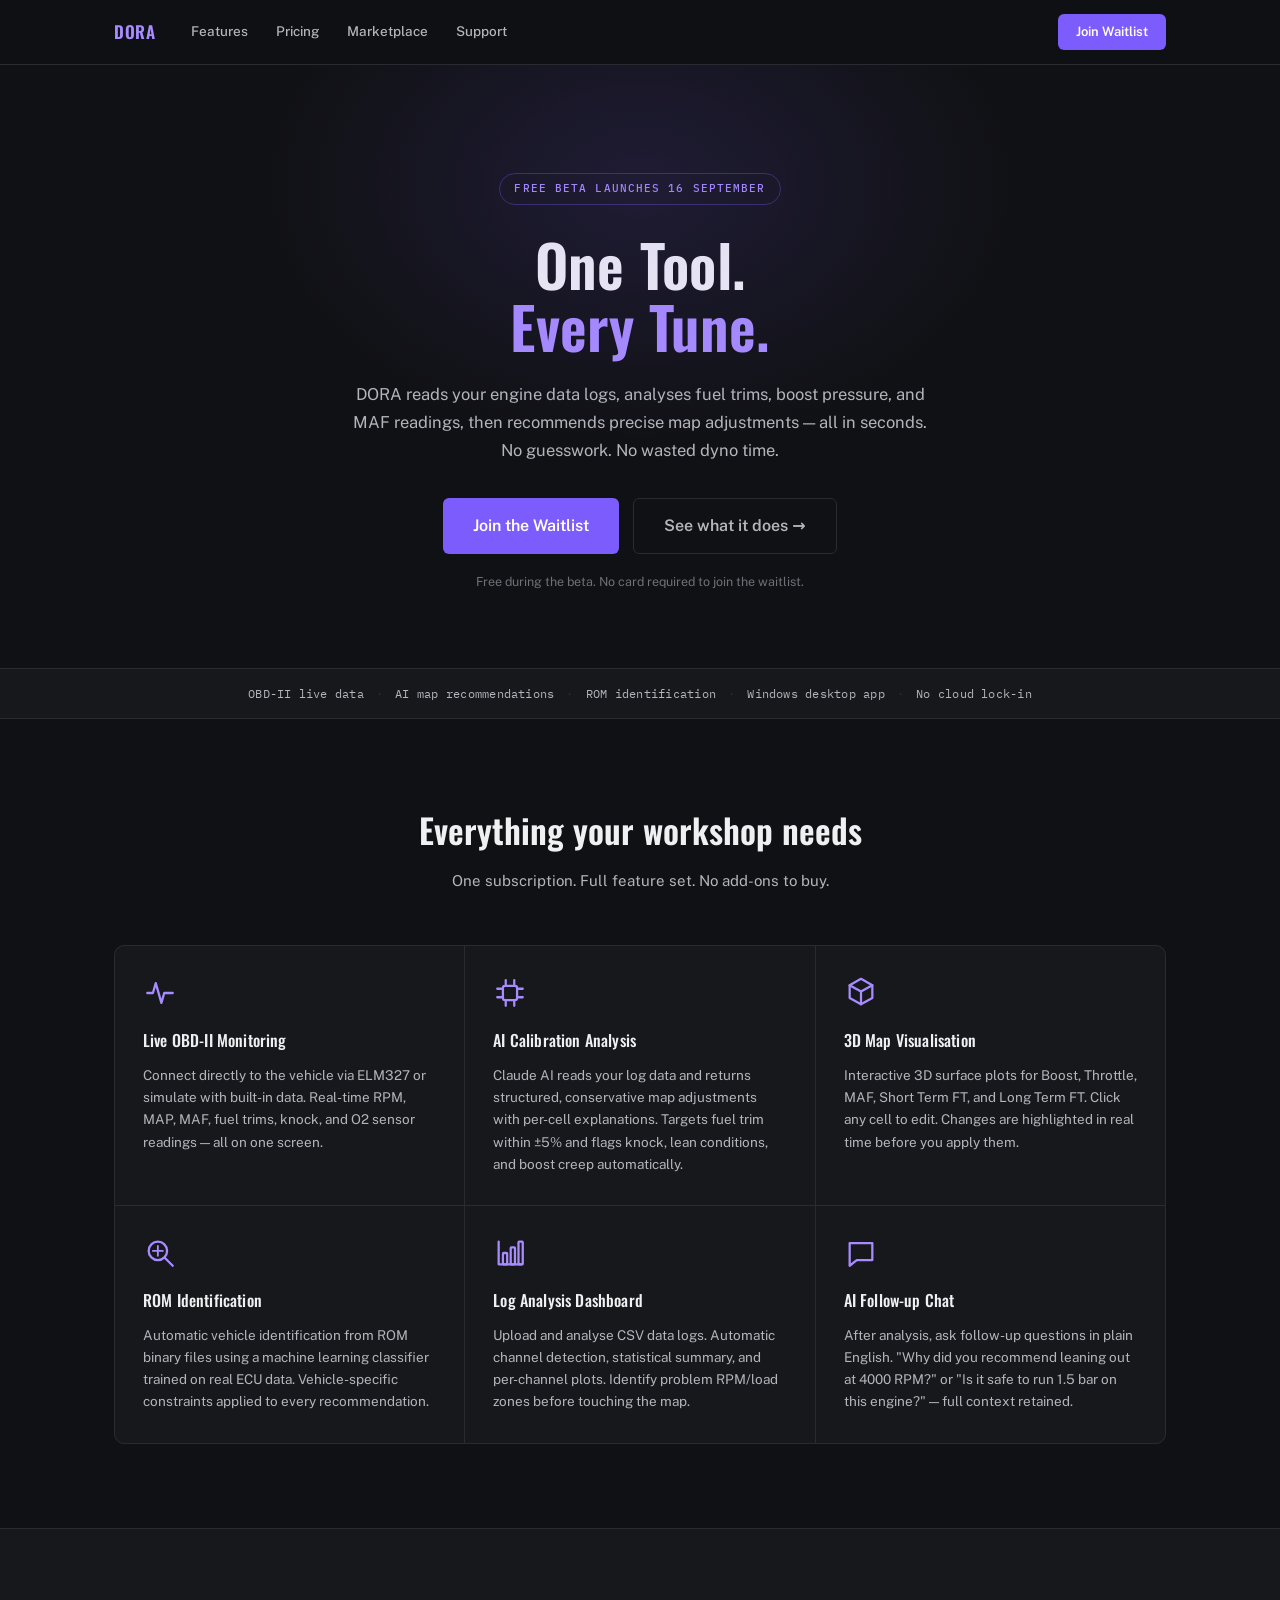
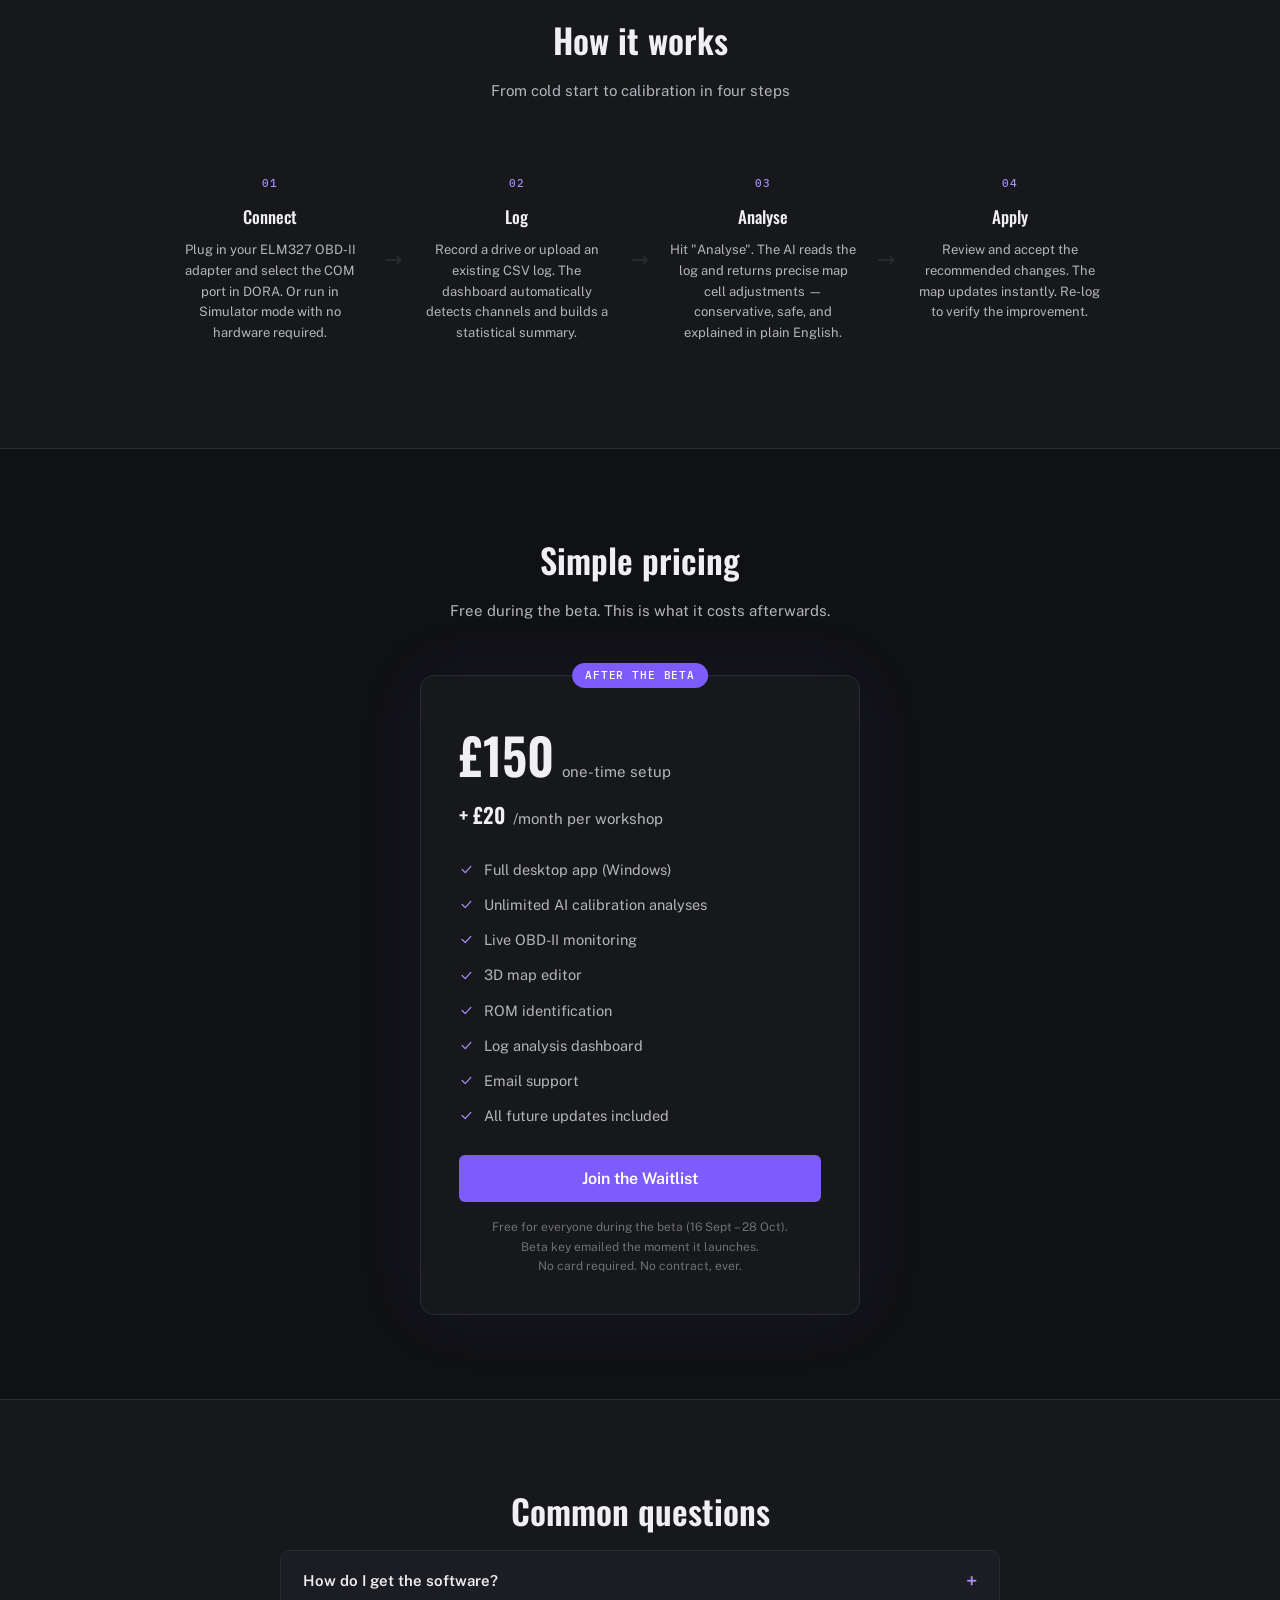
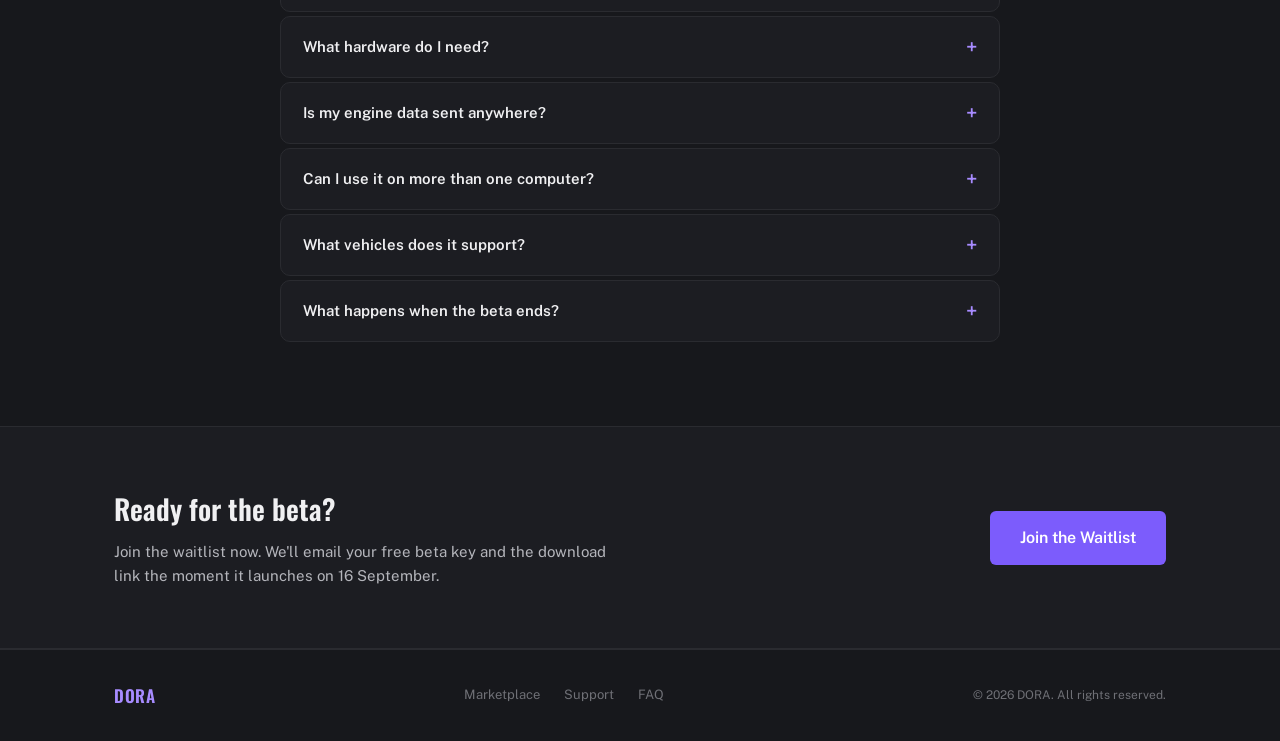
==== website/dora/index.html @ 2bdf91f9 "Switch waitlist form to Google Forms Replaces the Cognito Forms embed with an iframe of the Google F" ====
<!DOCTYPE html>
<html lang="en">
<head>
  <meta charset="UTF-8" />
  <meta name="viewport" content="width=device-width, initial-scale=1.0" />
  <title>DORA — AI-Powered ECU Calibration Software</title>
  <meta name="description" content="Professional ECU tuning software with AI-powered calibration analysis. Built for garages. £150 one-time, then £20/month." />
  <link rel="stylesheet" href="style.css" />
  <link rel="preconnect" href="https://fonts.googleapis.com" />
  <link href="https://fonts.googleapis.com/css2?family=Oswald:wght@500;600;700&family=Public+Sans:wght@400;500;600;700&family=IBM+Plex+Mono:wght@500&display=swap" rel="stylesheet" />
</head>
<body>

<!-- ── NAV ─────────────────────────────────────────────────────────────────── -->
<nav class="nav">
  <div class="nav-inner">
    <div class="logo"><span class="accent">DORA</span></div>
    <div class="nav-links">
      <a href="#features">Features</a>
      <a href="#pricing">Pricing</a>
      <a href="marketplace.html">Marketplace</a>
      <a href="mailto:support@projectdora.com">Support</a>
    </div>
    <a href="#" class="btn btn-sm" onclick="openWaitlist(); return false;">Join Waitlist</a>
  </div>
</nav>

<!-- ── HERO ────────────────────────────────────────────────────────────────── -->
<section class="hero">
  <div class="hero-glow"></div>
  <div class="container">
    <div class="badge">Free Beta Launches 16 September</div>
    <h1>One Tool.<br /><span class="accent">Every Tune.</span></h1>
    <p class="hero-sub">
      DORA reads your engine data logs, analyses fuel trims, boost pressure,
      and MAF readings, then recommends precise map adjustments — all in seconds.
      No guesswork. No wasted dyno time.
    </p>
    <div class="hero-actions">
      <a href="#" class="btn btn-lg" onclick="openWaitlist(); return false;">Join the Waitlist</a>
      <a href="#features" class="btn btn-ghost btn-lg">See what it does →</a>
    </div>
    <div class="hero-note">Free during the beta. No card required to join the waitlist.</div>
  </div>
</section>

<!-- ── SOCIAL PROOF BAR ─────────────────────────────────────────────────────── -->
<div class="proof-bar">
  <div class="container proof-inner">
    <span>OBD-II live data</span>
    <span class="dot">·</span>
    <span>AI map recommendations</span>
    <span class="dot">·</span>
    <span>ROM identification</span>
    <span class="dot">·</span>
    <span>Windows desktop app</span>
    <span class="dot">·</span>
    <span>No cloud lock-in</span>
  </div>
</div>

<!-- ── FEATURES ─────────────────────────────────────────────────────────────── -->
<section class="features" id="features">
  <div class="container">
    <h2>Everything your workshop needs</h2>
    <p class="section-sub">One subscription. Full feature set. No add-ons to buy.</p>

    <div class="feature-grid">

      <div class="feature-card">
        <div class="feature-icon"><svg viewBox="0 0 24 24" fill="none"><path d="M3 12h4l2-7 4 14 2-7h6" stroke="currentColor" stroke-width="1.6" stroke-linecap="round" stroke-linejoin="round"/></svg></div>
        <h3>Live OBD-II Monitoring</h3>
        <p>Connect directly to the vehicle via ELM327 or simulate with built-in data. Real-time RPM, MAP, MAF, fuel trims, knock, and O2 sensor readings — all on one screen.</p>
      </div>

      <div class="feature-card">
        <div class="feature-icon"><svg viewBox="0 0 24 24" fill="none"><rect x="7" y="7" width="10" height="10" rx="1.5" stroke="currentColor" stroke-width="1.6"/><path d="M9 3v3M15 3v3M9 18v3M15 18v3M3 9h3M3 15h3M18 9h3M18 15h3" stroke="currentColor" stroke-width="1.6" stroke-linecap="round"/></svg></div>
        <h3>AI Calibration Analysis</h3>
        <p>Claude AI reads your log data and returns structured, conservative map adjustments with per-cell explanations. Targets fuel trim within ±5% and flags knock, lean conditions, and boost creep automatically.</p>
      </div>

      <div class="feature-card">
        <div class="feature-icon"><svg viewBox="0 0 24 24" fill="none"><path d="M12 2l8 4.5v9L12 20l-8-4.5v-9L12 2z" stroke="currentColor" stroke-width="1.6" stroke-linejoin="round"/><path d="M12 11L4 6.5M12 11l8-4.5M12 11v9" stroke="currentColor" stroke-width="1.6" stroke-linecap="round"/></svg></div>
        <h3>3D Map Visualisation</h3>
        <p>Interactive 3D surface plots for Boost, Throttle, MAF, Short Term FT, and Long Term FT. Click any cell to edit. Changes are highlighted in real time before you apply them.</p>
      </div>

      <div class="feature-card">
        <div class="feature-icon"><svg viewBox="0 0 24 24" fill="none"><circle cx="10.5" cy="10.5" r="6.5" stroke="currentColor" stroke-width="1.6"/><path d="M15.5 15.5L21 21" stroke="currentColor" stroke-width="1.6" stroke-linecap="round"/><path d="M10.5 7v7M7 10.5h7" stroke="currentColor" stroke-width="1.3" stroke-linecap="round"/></svg></div>
        <h3>ROM Identification</h3>
        <p>Automatic vehicle identification from ROM binary files using a machine learning classifier trained on real ECU data. Vehicle-specific constraints applied to every recommendation.</p>
      </div>

      <div class="feature-card">
        <div class="feature-icon"><svg viewBox="0 0 24 24" fill="none"><path d="M4 20V4M4 20h16" stroke="currentColor" stroke-width="1.6" stroke-linecap="round" stroke-linejoin="round"/><rect x="7" y="12" width="3" height="8" rx="0.5" stroke="currentColor" stroke-width="1.6"/><rect x="12.5" y="8" width="3" height="12" rx="0.5" stroke="currentColor" stroke-width="1.6"/><rect x="18" y="4" width="3" height="16" rx="0.5" stroke="currentColor" stroke-width="1.6"/></svg></div>
        <h3>Log Analysis Dashboard</h3>
        <p>Upload and analyse CSV data logs. Automatic channel detection, statistical summary, and per-channel plots. Identify problem RPM/load zones before touching the map.</p>
      </div>

      <div class="feature-card">
        <div class="feature-icon"><svg viewBox="0 0 24 24" fill="none"><path d="M4 5h16v12H9l-5 4V5z" stroke="currentColor" stroke-width="1.6" stroke-linejoin="round"/></svg></div>
        <h3>AI Follow-up Chat</h3>
        <p>After analysis, ask follow-up questions in plain English. "Why did you recommend leaning out at 4000 RPM?" or "Is it safe to run 1.5 bar on this engine?" — full context retained.</p>
      </div>

    </div>
  </div>
</section>

<!-- ── HOW IT WORKS ─────────────────────────────────────────────────────────── -->
<section class="how" id="how">
  <div class="container">
    <h2>How it works</h2>
    <p class="section-sub">From cold start to calibration in four steps</p>
    <div class="steps">
      <div class="step">
        <div class="step-num">01</div>
        <h3>Connect</h3>
        <p>Plug in your ELM327 OBD-II adapter and select the COM port in DORA. Or run in Simulator mode with no hardware required.</p>
      </div>
      <div class="step-arrow">→</div>
      <div class="step">
        <div class="step-num">02</div>
        <h3>Log</h3>
        <p>Record a drive or upload an existing CSV log. The dashboard automatically detects channels and builds a statistical summary.</p>
      </div>
      <div class="step-arrow">→</div>
      <div class="step">
        <div class="step-num">03</div>
        <h3>Analyse</h3>
        <p>Hit "Analyse". The AI reads the log and returns precise map cell adjustments — conservative, safe, and explained in plain English.</p>
      </div>
      <div class="step-arrow">→</div>
      <div class="step">
        <div class="step-num">04</div>
        <h3>Apply</h3>
        <p>Review and accept the recommended changes. The map updates instantly. Re-log to verify the improvement.</p>
      </div>
    </div>
  </div>
</section>

<!-- ── PRICING ──────────────────────────────────────────────────────────────── -->
<section class="pricing" id="pricing">
  <div class="container">
    <h2>Simple pricing</h2>
    <p class="section-sub">Free during the beta. This is what it costs afterwards.</p>

    <div class="pricing-card">
      <div class="pricing-badge">After the Beta</div>
      <div class="price-row">
        <span class="price">£150</span>
        <span class="price-period">one-time setup</span>
      </div>
      <div class="price-row price-row-sub">
        <span class="price-plus">+ £20</span>
        <span class="price-period">/month per workshop</span>
      </div>
      <ul class="price-features">
        <li><svg class="check" viewBox="0 0 24 24" fill="none"><path d="M5 12l5 5L19 7" stroke="currentColor" stroke-width="2" stroke-linecap="round" stroke-linejoin="round"/></svg> Full desktop app (Windows)</li>
        <li><svg class="check" viewBox="0 0 24 24" fill="none"><path d="M5 12l5 5L19 7" stroke="currentColor" stroke-width="2" stroke-linecap="round" stroke-linejoin="round"/></svg> Unlimited AI calibration analyses</li>
        <li><svg class="check" viewBox="0 0 24 24" fill="none"><path d="M5 12l5 5L19 7" stroke="currentColor" stroke-width="2" stroke-linecap="round" stroke-linejoin="round"/></svg> Live OBD-II monitoring</li>
        <li><svg class="check" viewBox="0 0 24 24" fill="none"><path d="M5 12l5 5L19 7" stroke="currentColor" stroke-width="2" stroke-linecap="round" stroke-linejoin="round"/></svg> 3D map editor</li>
        <li><svg class="check" viewBox="0 0 24 24" fill="none"><path d="M5 12l5 5L19 7" stroke="currentColor" stroke-width="2" stroke-linecap="round" stroke-linejoin="round"/></svg> ROM identification</li>
        <li><svg class="check" viewBox="0 0 24 24" fill="none"><path d="M5 12l5 5L19 7" stroke="currentColor" stroke-width="2" stroke-linecap="round" stroke-linejoin="round"/></svg> Log analysis dashboard</li>
        <li><svg class="check" viewBox="0 0 24 24" fill="none"><path d="M5 12l5 5L19 7" stroke="currentColor" stroke-width="2" stroke-linecap="round" stroke-linejoin="round"/></svg> Email support</li>
        <li><svg class="check" viewBox="0 0 24 24" fill="none"><path d="M5 12l5 5L19 7" stroke="currentColor" stroke-width="2" stroke-linecap="round" stroke-linejoin="round"/></svg> All future updates included</li>
      </ul>
      <button class="btn btn-lg btn-full" id="buy-btn" onclick="openWaitlist()">
        Join the Waitlist
      </button>
      <p class="pricing-note">
        Free for everyone during the beta (16 Sept – 28 Oct).<br />
        Beta key emailed the moment it launches.<br />
        No card required. No contract, ever.
      </p>
    </div>
  </div>
</section>

<!-- ── FAQ ─────────────────────────────────────────────────────────────────── -->
<section class="faq" id="faq">
  <div class="container">
    <h2>Common questions</h2>
    <div class="faq-list">

      <details class="faq-item">
        <summary>How do I get the software?</summary>
        <p>Join the waitlist with your email — no card needed. When the beta launches on 16 September, we email everyone a free licence key and the installer link. Paste your key into Settings and you're fully unlocked.</p>
      </details>

      <details class="faq-item">
        <summary>What hardware do I need?</summary>
        <p>A Windows PC and an ELM327 OBD-II Bluetooth or USB adapter (available for under £10 online). DORA also runs in Simulator mode with no hardware — useful for testing and training.</p>
      </details>

      <details class="faq-item">
        <summary>Is my engine data sent anywhere?</summary>
        <p>Log data is sent to our secure AI backend only when you click "Analyse". It is used solely to generate your recommendation and is not stored or shared. OBD live data never leaves your machine.</p>
      </details>

      <details class="faq-item">
        <summary>Can I use it on more than one computer?</summary>
        <p>Your licence covers one workshop (one active installation). If you need to move to a new machine, just install the app and enter the same key.</p>
      </details>

      <details class="faq-item">
        <summary>What vehicles does it support?</summary>
        <p>Any vehicle with an OBD-II port (all petrol and diesel cars sold in the UK after 2001). ROM identification supports a growing database of common ECU binaries — coverage expands with each update.</p>
      </details>

      <details class="faq-item">
        <summary>What happens when the beta ends?</summary>
        <p>Beta keys work through 28 October. We'll email everyone before then with the option to move to a paid plan — nothing is charged automatically, and there's no card on file to cancel.</p>
      </details>

    </div>
  </div>
</section>

<!-- ── DOWNLOAD ─────────────────────────────────────────────────────────────── -->
<section class="download" id="download">
  <div class="container download-inner">
    <div>
      <h2>Ready for the beta?</h2>
      <p>Join the waitlist now. We'll email your free beta key and the download link the moment it launches on 16 September.</p>
    </div>
    <a href="#" class="btn btn-lg" onclick="openWaitlist(); return false;">
      Join the Waitlist
    </a>
  </div>
</section>

<!-- ── FOOTER ───────────────────────────────────────────────────────────────── -->
<footer class="footer">
  <div class="container footer-inner">
    <div class="logo"><span class="accent">DORA</span></div>
    <div class="footer-links">
      <a href="marketplace.html">Marketplace</a>
      <a href="mailto:support@projectdora.com">Support</a>
      <a href="#faq">FAQ</a>
    </div>
    <p class="footer-copy">© 2026 DORA. All rights reserved.</p>
  </div>
</footer>

<!-- ── Checkout modal overlay ───────────────────────────────────────────────── -->
<div id="checkout-overlay" class="overlay hidden">
  <div class="modal">
    <h3>Enter your email</h3>
    <p>Your licence key will be sent here after payment.</p>
    <input type="email" id="checkout-email" placeholder="workshop@example.com" />
    <div id="checkout-error" class="modal-error hidden"></div>
    <div class="modal-btns">
      <button class="btn btn-lg btn-full" id="modal-submit" onclick="submitCheckout()">Continue to Payment →</button>
      <button class="btn-ghost-sm" onclick="closeModal()">Cancel</button>
    </div>
  </div>
</div>

<!-- ── Waitlist modal overlay ────────────────────────────────────────────────── -->
<!-- Form UI is a Google Form (embedded below); a Forms-bound Apps Script relays
     each submission to our own backend -> POST /waitlist/webhook, so the
     existing beta-launch pipeline (/admin/launch-beta) keeps working unchanged. -->
<div id="waitlist-overlay" class="overlay hidden">
  <div class="modal modal-embed">
    <h3>Join the beta waitlist</h3>
    <p>Free, no card required. We'll email your beta key the moment DORA launches on 16 September.</p>
    <iframe
      src="https://docs.google.com/forms/d/e/1FAIpQLSf42Ybi4Acb1VpbFkB7mLHU_TWteO68GNsWkfqBAV-11IIceA/viewform?embedded=true"
      width="100%" height="520" frameborder="0" marginheight="0" marginwidth="0">Loading…</iframe>
    <button class="btn-ghost-sm" onclick="closeWaitlistModal()">Close</button>
  </div>
</div>

<script src="app.js"></script>
</body>
</html>
---- website/dora/style.css ----
/* ── Reset & base ─────────────────────────────────────────────────────────── */
*, *::before, *::after { box-sizing: border-box; margin: 0; padding: 0; }

:root {
  --bg:        #101114;
  --bg-card:   #17181c;
  --bg-panel:  #1c1d22;
  --border:    #2a2b30;
  --accent:    #7c5cfc;
  --accent-lt: #a78bff;
  --accent-dk: #5a3ed9;
  --ok:        #3ecf8e;
  --warn:      #f59e0b;
  --fg:        #f0f0f2;
  --fg-dim:    #b4b5bb;
  --fg-muted:  #6f7076;
  --mono:      'IBM Plex Mono', ui-monospace, monospace;
  --sans:      'Public Sans', system-ui, sans-serif;
  --display:   'Oswald', sans-serif;
}

html { scroll-behavior: smooth; }

body {
  font-family: var(--sans);
  background: var(--bg);
  color: var(--fg);
  line-height: 1.6;
  -webkit-font-smoothing: antialiased;
}

a { color: var(--accent-lt); text-decoration: none; transition: color .15s; }
a:hover { color: var(--fg); }

.container { max-width: 1100px; margin: 0 auto; padding: 0 24px; }

/* ── Buttons ──────────────────────────────────────────────────────────────── */
.btn {
  display: inline-flex;
  align-items: center;
  gap: 8px;
  background: var(--accent);
  color: #fff;
  font-family: var(--sans);
  font-size: 15px;
  font-weight: 600;
  padding: 12px 24px;
  border-radius: 6px;
  border: none;
  cursor: pointer;
  transition: background .15s, transform .1s;
  text-decoration: none;
}
.btn:hover { background: var(--accent-lt); color: #fff; transform: translateY(-1px); }
.btn:active { transform: translateY(0); }

.btn-sm  { font-size: 13px; padding: 8px 18px; }
.btn-lg  { font-size: 16px; padding: 14px 30px; }
.btn-full { width: 100%; justify-content: center; }

.btn-ghost {
  background: transparent;
  border: 1px solid var(--border);
  color: var(--fg-dim);
}
.btn-ghost:hover { border-color: var(--accent-lt); color: var(--fg); background: transparent; }

.btn-ghost-sm {
  background: none;
  border: none;
  color: var(--fg-muted);
  font-size: 14px;
  cursor: pointer;
  margin-top: 8px;
  width: 100%;
  text-align: center;
  padding: 6px;
  font-family: var(--sans);
}
.btn-ghost-sm:hover { color: var(--fg-dim); }

/* ── Nav ──────────────────────────────────────────────────────────────────── */
.nav {
  position: sticky;
  top: 0;
  z-index: 100;
  background: rgba(16, 17, 20, 0.85);
  backdrop-filter: blur(16px);
  border-bottom: 1px solid var(--border);
}
.nav-inner {
  max-width: 1100px;
  margin: 0 auto;
  padding: 0 24px;
  height: 64px;
  display: flex;
  align-items: center;
  gap: 36px;
}
.logo {
  font-family: var(--display);
  font-weight: 600;
  font-size: 17px;
  letter-spacing: 0.03em;
  flex-shrink: 0;
}
.nav-links {
  display: flex;
  gap: 28px;
  flex: 1;
}
.nav-links a {
  font-size: 13.5px;
  color: var(--fg-dim);
  font-weight: 500;
}
.nav-links a:hover { color: var(--fg); }

/* ── Accent ───────────────────────────────────────────────────────────────── */
.accent { color: var(--accent-lt); }

/* ── Hero ─────────────────────────────────────────────────────────────────── */
.hero {
  position: relative;
  padding: 108px 0 76px;
  text-align: center;
  overflow: hidden;
}
.hero-glow {
  position: absolute;
  top: -140px;
  left: 50%;
  transform: translateX(-50%);
  width: 760px;
  height: 520px;
  background: radial-gradient(ellipse at center, rgba(124,92,252,.14) 0%, transparent 72%);
  pointer-events: none;
}
.badge {
  display: inline-flex;
  align-items: center;
  gap: 7px;
  font-family: var(--mono);
  font-size: 11px;
  font-weight: 500;
  letter-spacing: .1em;
  text-transform: uppercase;
  color: var(--accent-lt);
  border: 1px solid rgba(124,92,252,.35);
  padding: 6px 14px;
  border-radius: 999px;
  margin-bottom: 28px;
}
.hero h1 {
  font-family: var(--display);
  font-weight: 600;
  font-size: clamp(36px, 5.6vw, 58px);
  line-height: 1.08;
  letter-spacing: 0.005em;
  margin-bottom: 22px;
  text-wrap: balance;
}
.hero-sub {
  max-width: 580px;
  margin: 0 auto 34px;
  font-size: 16.5px;
  color: var(--fg-dim);
  line-height: 1.7;
}
.hero-actions {
  display: flex;
  gap: 14px;
  justify-content: center;
  flex-wrap: wrap;
  margin-bottom: 18px;
}
.hero-note {
  font-size: 12.5px;
  color: var(--fg-muted);
}

/* ── Proof bar ────────────────────────────────────────────────────────────── */
.proof-bar {
  border-top: 1px solid var(--border);
  border-bottom: 1px solid var(--border);
  background: var(--bg-card);
  padding: 15px 0;
}
.proof-inner {
  display: flex;
  align-items: center;
  justify-content: center;
  flex-wrap: wrap;
  gap: 12px;
  font-family: var(--mono);
  font-size: 12px;
  letter-spacing: 0.02em;
  color: var(--fg-dim);
}
.dot { color: var(--border); }

/* ── Sections shared ─────────────────────────────────────────────────────── */
section { padding: 84px 0; }
h2 {
  font-family: var(--display);
  font-weight: 600;
  font-size: clamp(24px, 3.6vw, 34px);
  text-align: center;
  margin-bottom: 12px;
}
.section-sub {
  text-align: center;
  color: var(--fg-dim);
  font-size: 15px;
  margin-bottom: 52px;
}

/* ── Features ─────────────────────────────────────────────────────────────── */
.features { background: var(--bg); }
.feature-grid {
  display: grid;
  grid-template-columns: repeat(auto-fit, minmax(300px, 1fr));
  gap: 1px;
  background: var(--border);
  border: 1px solid var(--border);
  border-radius: 10px;
  overflow: hidden;
}
.feature-card {
  background: var(--bg-card);
  padding: 30px 28px;
  transition: background .2s;
}
.feature-card:hover { background: var(--bg-panel); }
.feature-icon {
  width: 34px;
  height: 34px;
  margin-bottom: 18px;
  color: var(--accent-lt);
}
.feature-icon svg { width: 100%; height: 100%; }
.feature-card h3 {
  font-family: var(--display);
  font-weight: 500;
  font-size: 16px;
  margin-bottom: 10px;
  color: var(--fg);
  letter-spacing: 0.01em;
}
.feature-card p { font-size: 13.5px; color: var(--fg-dim); line-height: 1.65; }

/* ── How it works ─────────────────────────────────────────────────────────── */
.how { background: var(--bg-card); border-top: 1px solid var(--border); border-bottom: 1px solid var(--border); }
.steps {
  display: flex;
  align-items: flex-start;
  gap: 0;
  flex-wrap: wrap;
  justify-content: center;
}
.step {
  flex: 1;
  min-width: 180px;
  max-width: 220px;
  text-align: center;
  padding: 20px 16px;
}
.step-num {
  font-family: var(--mono);
  font-size: 11px;
  font-weight: 500;
  color: var(--accent-lt);
  letter-spacing: .1em;
  margin-bottom: 10px;
}
.step h3 { font-family: var(--display); font-weight: 500; font-size: 17px; margin-bottom: 10px; }
.step p { font-size: 13px; color: var(--fg-dim); line-height: 1.6; }
.step-arrow {
  font-size: 22px;
  color: var(--border);
  align-self: center;
  padding: 0 4px;
  flex-shrink: 0;
}

/* ── Pricing ──────────────────────────────────────────────────────────────── */
.pricing { background: var(--bg); }
.pricing-card {
  max-width: 440px;
  margin: 0 auto;
  background: var(--bg-card);
  border: 1px solid var(--border);
  border-radius: 14px;
  padding: 38px;
  position: relative;
  box-shadow: 0 0 70px rgba(124,92,252,.08);
}
.pricing-badge {
  position: absolute;
  top: -13px;
  left: 50%;
  transform: translateX(-50%);
  background: var(--accent);
  color: #fff;
  font-family: var(--mono);
  font-size: 10.5px;
  font-weight: 500;
  letter-spacing: .08em;
  text-transform: uppercase;
  padding: 4px 13px;
  border-radius: 999px;
}
.price-row {
  display: flex;
  align-items: baseline;
  gap: 8px;
  margin-bottom: 4px;
}
.price {
  font-family: var(--display);
  font-size: 50px;
  font-weight: 600;
  color: var(--fg);
}
.price-period { color: var(--fg-dim); font-size: 15px; }
.price-row-sub { margin-bottom: 26px; }
.price-plus { font-family: var(--display); font-size: 21px; font-weight: 600; color: var(--fg); }
.price-features {
  list-style: none;
  margin-bottom: 28px;
  display: flex;
  flex-direction: column;
  gap: 12px;
}
.price-features li {
  display: flex;
  align-items: center;
  gap: 10px;
  font-size: 14.5px;
  color: var(--fg-dim);
}
.check { color: var(--accent-lt); flex-shrink: 0; width: 15px; height: 15px; }
.pricing-note {
  text-align: center;
  font-size: 12px;
  color: var(--fg-muted);
  margin-top: 16px;
  line-height: 1.6;
}

/* ── FAQ ──────────────────────────────────────────────────────────────────── */
.faq { background: var(--bg-card); border-top: 1px solid var(--border); }
.faq-list { max-width: 720px; margin: 0 auto; display: flex; flex-direction: column; gap: 4px; }
.faq-item {
  background: var(--bg-panel);
  border: 1px solid var(--border);
  border-radius: 10px;
  overflow: hidden;
  transition: border-color .15s;
}
.faq-item:hover { border-color: rgba(124,92,252,.4); }
.faq-item summary {
  cursor: pointer;
  padding: 18px 22px;
  font-size: 15px;
  font-weight: 600;
  color: var(--fg);
  list-style: none;
  display: flex;
  align-items: center;
  justify-content: space-between;
  user-select: none;
}
.faq-item summary::-webkit-details-marker { display: none; }
.faq-item summary::after { content: '+'; color: var(--accent-lt); font-size: 20px; line-height: 1; }
.faq-item[open] summary::after { content: '−'; }
.faq-item p {
  padding: 0 22px 18px;
  font-size: 14px;
  color: var(--fg-dim);
  line-height: 1.7;
}

/* ── Download bar ─────────────────────────────────────────────────────────── */
.download {
  background: var(--bg-panel);
  border-top: 1px solid var(--border);
  border-bottom: 1px solid var(--border);
  padding: 60px 0;
}
.download-inner {
  display: flex;
  align-items: center;
  justify-content: space-between;
  gap: 32px;
  flex-wrap: wrap;
}
.download h2 { text-align: left; margin-bottom: 8px; font-size: 28px; }
.download p { color: var(--fg-dim); font-size: 15px; max-width: 500px; }

/* ── Footer ───────────────────────────────────────────────────────────────── */
.footer {
  background: var(--bg-card);
  border-top: 1px solid var(--border);
  padding: 32px 0;
}
.footer-inner {
  display: flex;
  align-items: center;
  justify-content: space-between;
  flex-wrap: wrap;
  gap: 16px;
}
.footer-links { display: flex; gap: 24px; }
.footer-links a { font-size: 13px; color: var(--fg-muted); }
.footer-links a:hover { color: var(--fg-dim); }
.footer-copy { font-size: 12px; color: var(--fg-muted); }

/* ── Modal / overlay ──────────────────────────────────────────────────────── */
.overlay {
  position: fixed;
  inset: 0;
  background: rgba(0,0,0,.7);
  backdrop-filter: blur(6px);
  z-index: 999;
  display: flex;
  align-items: center;
  justify-content: center;
  padding: 20px;
}
.overlay.hidden { display: none; }
.modal {
  background: var(--bg-card);
  border: 1px solid var(--border);
  border-radius: 14px;
  padding: 36px;
  max-width: 420px;
  width: 100%;
  box-shadow: 0 24px 80px rgba(0,0,0,.6);
}
.modal h3 { font-family: var(--display); font-weight: 600; font-size: 21px; margin-bottom: 8px; }
.modal p { color: var(--fg-dim); font-size: 14px; margin-bottom: 20px; }

.modal-embed {
  max-width: 480px;
  max-height: 85vh;
  overflow-y: auto;
}
.modal-embed .btn-ghost-sm { margin-top: 16px; }
.modal input[type="email"] {
  width: 100%;
  background: var(--bg-panel);
  border: 1px solid var(--border);
  border-radius: 6px;
  color: var(--fg);
  font-family: var(--sans);
  font-size: 15px;
  padding: 12px 14px;
  outline: none;
  margin-bottom: 16px;
  transition: border-color .15s;
}
.modal input[type="email"]:focus { border-color: var(--accent); }
.modal input[type="email"]::placeholder { color: var(--fg-muted); }
.modal-error {
  background: rgba(255,85,85,.12);
  border: 1px solid rgba(255,85,85,.3);
  color: #ff7070;
  font-size: 13px;
  border-radius: 6px;
  padding: 10px 14px;
  margin-bottom: 14px;
}
.modal-error.hidden { display: none; }
.modal-btns { display: flex; flex-direction: column; gap: 4px; }
.hidden { display: none; }

/* ── Loading state ────────────────────────────────────────────────────────── */
.btn[disabled] { opacity: .6; cursor: not-allowed; transform: none !important; }

/* ── Marketplace ──────────────────────────────────────────────────────────── */
.mkt-header { padding: 64px 0 36px; text-align: center; }
.mkt-header h1 {
  font-family: var(--display);
  font-weight: 600;
  font-size: clamp(30px, 4.6vw, 44px);
  margin: 18px 0 16px;
}
.mkt-disclaimer {
  max-width: 640px;
  margin: 20px auto 0;
  background: rgba(245,158,11,.1);
  border: 1px solid rgba(245,158,11,.3);
  color: #f5c168;
  font-size: 12.5px;
  line-height: 1.6;
  border-radius: 8px;
  padding: 12px 16px;
  text-align: left;
}

.mkt-toolbar-section { padding: 0 0 28px; }
.mkt-toolbar { display: flex; align-items: center; gap: 16px; flex-wrap: wrap; }
.mkt-toolbar input#mkt-search {
  flex: 1;
  min-width: 240px;
  background: var(--bg-panel);
  border: 1px solid var(--border);
  border-radius: 6px;
  color: var(--fg);
  font-family: var(--sans);
  font-size: 14px;
  padding: 11px 14px;
  outline: none;
  transition: border-color .15s;
}
.mkt-toolbar input#mkt-search:focus { border-color: var(--accent); }
.mkt-count { font-family: var(--mono); font-size: 12px; color: var(--fg-muted); white-space: nowrap; }

.mkt-grid-section { padding: 0 0 84px; }
.mkt-grid {
  display: grid;
  grid-template-columns: repeat(auto-fill, minmax(260px, 1fr));
  gap: 16px;
}
.mkt-empty {
  text-align: center;
  color: var(--fg-muted);
  font-size: 14px;
  padding: 60px 0;
}

.mkt-card {
  background: var(--bg-card);
  border: 1px solid var(--border);
  border-radius: 10px;
  padding: 18px 20px;
  cursor: pointer;
  transition: border-color .15s, transform .1s;
}
.mkt-card:hover { border-color: rgba(124,92,252,.4); transform: translateY(-2px); }
.mkt-card-title { font-family: var(--display); font-weight: 500; font-size: 16px; margin-bottom: 4px; }
.mkt-card-author { color: var(--accent-lt); font-size: 11px; font-weight: 700; margin-bottom: 6px; }
.mkt-card-vehicle { color: var(--fg-dim); font-size: 13px; margin-bottom: 8px; }
.mkt-card-gain { font-family: var(--mono); color: var(--ok); font-size: 14px; font-weight: 700; margin-bottom: 6px; }
.mkt-card-meta { color: var(--fg-muted); font-size: 11px; margin-bottom: 10px; }
.mkt-card-tags { display: flex; flex-wrap: wrap; gap: 6px; }
.mkt-tag {
  background: var(--bg-panel);
  color: var(--fg-dim);
  font-size: 10px;
  font-weight: 600;
  border-radius: 4px;
  padding: 3px 8px;
}

.mkt-modal { max-width: 560px; max-height: 88vh; overflow-y: auto; }
.mkt-field-row { display: flex; gap: 10px; }
.mkt-field-row input { flex: 1; min-width: 0; }
#upload-form input[type="text"],
#upload-form input[type="number"],
#upload-form textarea {
  width: 100%;
  background: var(--bg-panel);
  border: 1px solid var(--border);
  border-radius: 6px;
  color: var(--fg);
  font-family: var(--sans);
  font-size: 14px;
  padding: 11px 13px;
  outline: none;
  margin-bottom: 12px;
  transition: border-color .15s;
  resize: vertical;
}
#upload-form input:focus,
#upload-form textarea:focus { border-color: var(--accent); }
#upload-form input::placeholder,
#upload-form textarea::placeholder { color: var(--fg-muted); }
.mkt-file-label {
  display: block;
  border: 1px dashed var(--border);
  border-radius: 6px;
  padding: 14px;
  text-align: center;
  font-size: 12.5px;
  color: var(--fg-muted);
  cursor: pointer;
  margin-bottom: 16px;
  transition: border-color .15s, color .15s;
}
.mkt-file-label:hover { border-color: var(--accent-lt); color: var(--fg-dim); }

.mkt-detail-grid {
  display: grid;
  grid-template-columns: 1fr 1fr;
  gap: 10px 18px;
  font-size: 13.5px;
  color: var(--fg);
}
.mkt-detail-label {
  display: block;
  font-size: 10.5px;
  text-transform: uppercase;
  letter-spacing: .06em;
  color: var(--fg-muted);
  margin-bottom: 2px;
}

/* ── Responsive ───────────────────────────────────────────────────────────── */
@media (max-width: 680px) {
  .nav-links { display: none; }
  .hero { padding: 60px 0 50px; }
  .steps { flex-direction: column; align-items: center; }
  .step-arrow { transform: rotate(90deg); }
  .download-inner { flex-direction: column; text-align: center; }
  .download h2 { text-align: center; }
  .footer-inner { flex-direction: column; text-align: center; }
  .mkt-field-row { flex-direction: column; gap: 0; }
  .mkt-detail-grid { grid-template-columns: 1fr; }
}
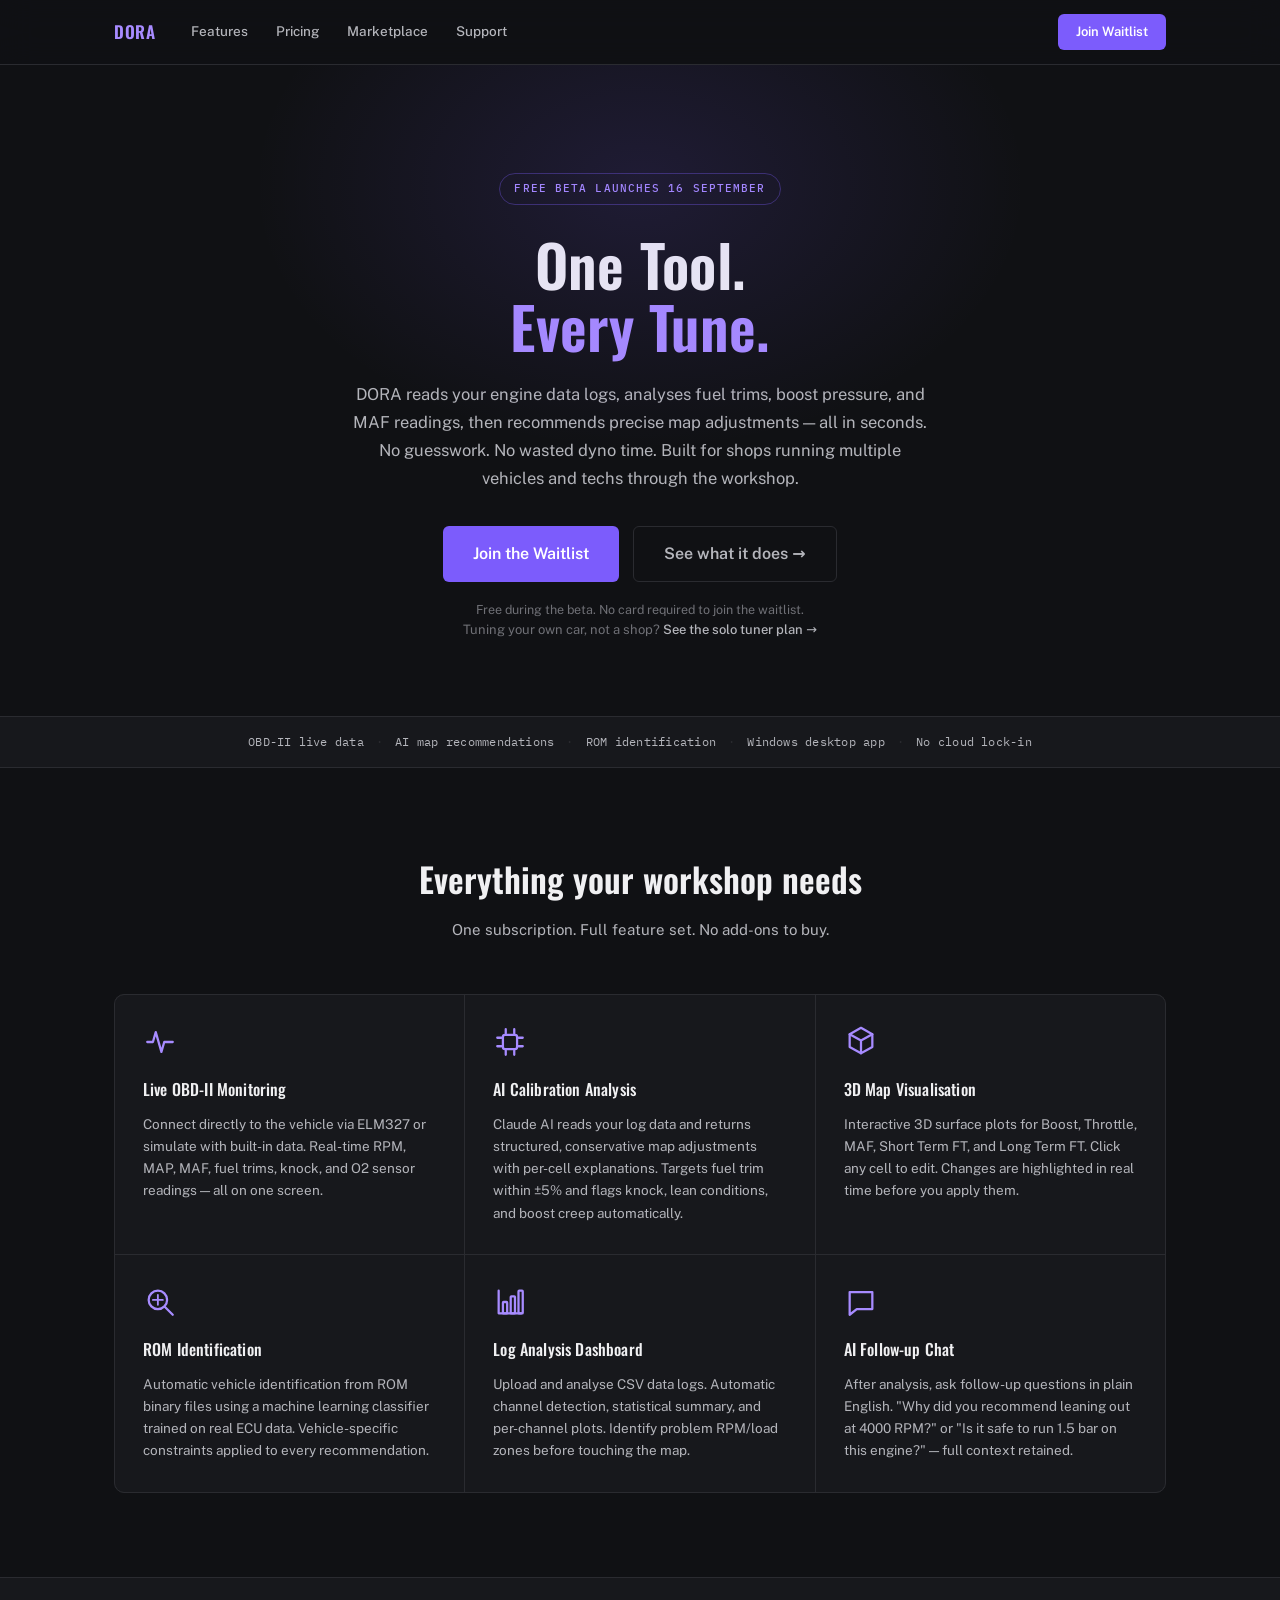
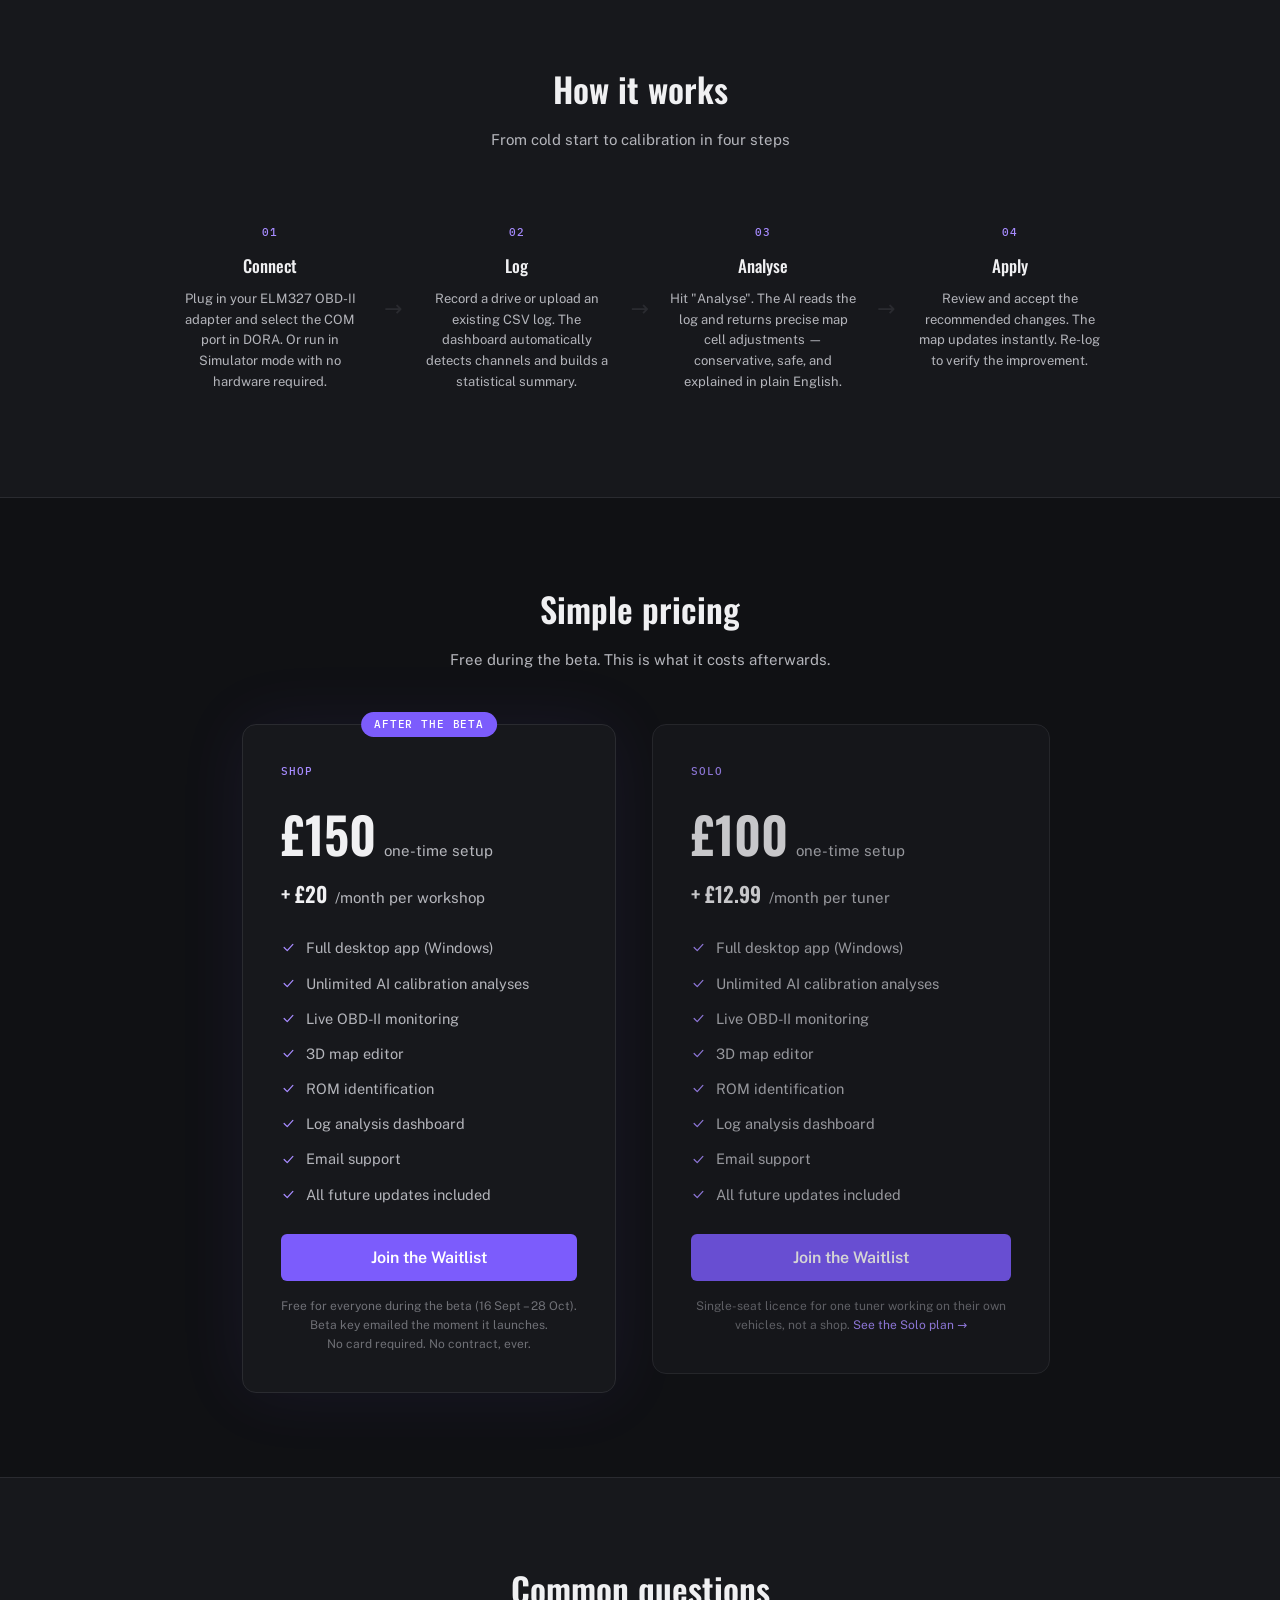
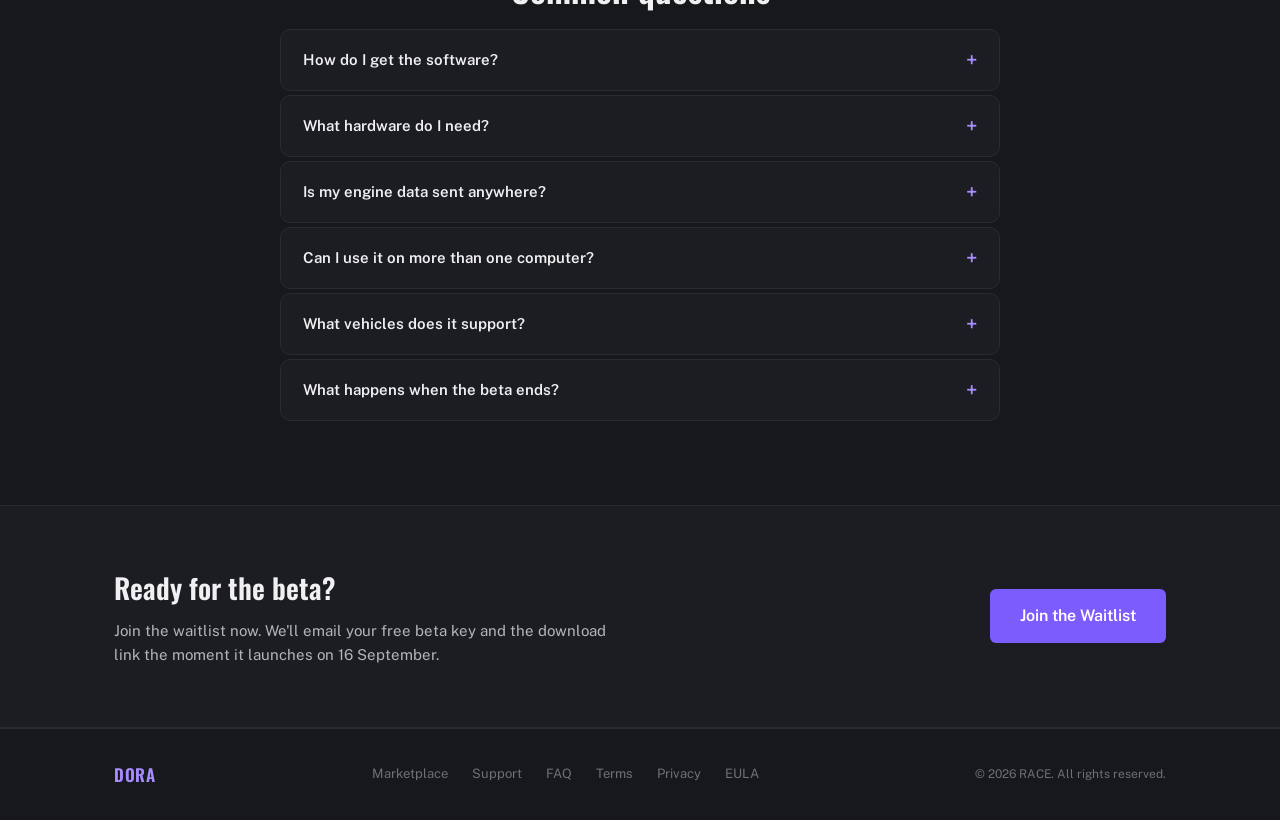
==== commit 8f79206d: "Make both pricing-card CTAs solid purple instead of ghost-outlined The secondary (dimmed) pricing ca" ====
--- a/website/dora/index.html
+++ b/website/dora/index.html
@@ -3,13 +3,13 @@
 <head>
   <meta charset="UTF-8" />
   <meta name="viewport" content="width=device-width, initial-scale=1.0" />
-  <title>DORA — AI-Powered ECU Calibration Software</title>
-  <meta name="description" content="Professional ECU tuning software with AI-powered calibration analysis. Built for garages. £150 one-time, then £20/month." />
+  <title>DORA for Shops — AI-Powered ECU Calibration Software</title>
+  <meta name="description" content="Professional ECU tuning software with AI-powered calibration analysis. Built for shops and garages. £150 one-time, then £20/month per workshop." />
   <link rel="stylesheet" href="style.css" />
   <link rel="preconnect" href="https://fonts.googleapis.com" />
   <link href="https://fonts.googleapis.com/css2?family=Oswald:wght@500;600;700&family=Public+Sans:wght@400;500;600;700&family=IBM+Plex+Mono:wght@500&display=swap" rel="stylesheet" />
 </head>
-<body>
+<body data-tier="shop">
 
 <!-- ── NAV ─────────────────────────────────────────────────────────────────── -->
 <nav class="nav">
@@ -34,13 +34,15 @@
     <p class="hero-sub">
       DORA reads your engine data logs, analyses fuel trims, boost pressure,
       and MAF readings, then recommends precise map adjustments — all in seconds.
-      No guesswork. No wasted dyno time.
+      No guesswork. No wasted dyno time. Built for shops running multiple
+      vehicles and techs through the workshop.
     </p>
     <div class="hero-actions">
       <a href="#" class="btn btn-lg" onclick="openWaitlist(); return false;">Join the Waitlist</a>
       <a href="#features" class="btn btn-ghost btn-lg">See what it does →</a>
     </div>
     <div class="hero-note">Free during the beta. No card required to join the waitlist.</div>
+    <div class="audience-switch">Tuning your own car, not a shop? <a href="index-solo.html">See the solo tuner plan →</a></div>
   </div>
 </section>
 
@@ -146,34 +148,65 @@
     <h2>Simple pricing</h2>
     <p class="section-sub">Free during the beta. This is what it costs afterwards.</p>
 
-    <div class="pricing-card">
-      <div class="pricing-badge">After the Beta</div>
-      <div class="price-row">
-        <span class="price">£150</span>
-        <span class="price-period">one-time setup</span>
-      </div>
-      <div class="price-row price-row-sub">
-        <span class="price-plus">+ £20</span>
-        <span class="price-period">/month per workshop</span>
-      </div>
-      <ul class="price-features">
-        <li><svg class="check" viewBox="0 0 24 24" fill="none"><path d="M5 12l5 5L19 7" stroke="currentColor" stroke-width="2" stroke-linecap="round" stroke-linejoin="round"/></svg> Full desktop app (Windows)</li>
-        <li><svg class="check" viewBox="0 0 24 24" fill="none"><path d="M5 12l5 5L19 7" stroke="currentColor" stroke-width="2" stroke-linecap="round" stroke-linejoin="round"/></svg> Unlimited AI calibration analyses</li>
-        <li><svg class="check" viewBox="0 0 24 24" fill="none"><path d="M5 12l5 5L19 7" stroke="currentColor" stroke-width="2" stroke-linecap="round" stroke-linejoin="round"/></svg> Live OBD-II monitoring</li>
-        <li><svg class="check" viewBox="0 0 24 24" fill="none"><path d="M5 12l5 5L19 7" stroke="currentColor" stroke-width="2" stroke-linecap="round" stroke-linejoin="round"/></svg> 3D map editor</li>
-        <li><svg class="check" viewBox="0 0 24 24" fill="none"><path d="M5 12l5 5L19 7" stroke="currentColor" stroke-width="2" stroke-linecap="round" stroke-linejoin="round"/></svg> ROM identification</li>
-        <li><svg class="check" viewBox="0 0 24 24" fill="none"><path d="M5 12l5 5L19 7" stroke="currentColor" stroke-width="2" stroke-linecap="round" stroke-linejoin="round"/></svg> Log analysis dashboard</li>
-        <li><svg class="check" viewBox="0 0 24 24" fill="none"><path d="M5 12l5 5L19 7" stroke="currentColor" stroke-width="2" stroke-linecap="round" stroke-linejoin="round"/></svg> Email support</li>
-        <li><svg class="check" viewBox="0 0 24 24" fill="none"><path d="M5 12l5 5L19 7" stroke="currentColor" stroke-width="2" stroke-linecap="round" stroke-linejoin="round"/></svg> All future updates included</li>
-      </ul>
-      <button class="btn btn-lg btn-full" id="buy-btn" onclick="openWaitlist()">
-        Join the Waitlist
-      </button>
-      <p class="pricing-note">
-        Free for everyone during the beta (16 Sept – 28 Oct).<br />
-        Beta key emailed the moment it launches.<br />
-        No card required. No contract, ever.
-      </p>
+    <div class="pricing-grid">
+      <div class="pricing-card">
+        <div class="pricing-badge">After the Beta</div>
+        <div class="pricing-plan-label">Shop</div>
+        <div class="price-row">
+          <span class="price">£150</span>
+          <span class="price-period">one-time setup</span>
+        </div>
+        <div class="price-row price-row-sub">
+          <span class="price-plus">+ £20</span>
+          <span class="price-period">/month per workshop</span>
+        </div>
+        <ul class="price-features">
+          <li><svg class="check" viewBox="0 0 24 24" fill="none"><path d="M5 12l5 5L19 7" stroke="currentColor" stroke-width="2" stroke-linecap="round" stroke-linejoin="round"/></svg> Full desktop app (Windows)</li>
+          <li><svg class="check" viewBox="0 0 24 24" fill="none"><path d="M5 12l5 5L19 7" stroke="currentColor" stroke-width="2" stroke-linecap="round" stroke-linejoin="round"/></svg> Unlimited AI calibration analyses</li>
+          <li><svg class="check" viewBox="0 0 24 24" fill="none"><path d="M5 12l5 5L19 7" stroke="currentColor" stroke-width="2" stroke-linecap="round" stroke-linejoin="round"/></svg> Live OBD-II monitoring</li>
+          <li><svg class="check" viewBox="0 0 24 24" fill="none"><path d="M5 12l5 5L19 7" stroke="currentColor" stroke-width="2" stroke-linecap="round" stroke-linejoin="round"/></svg> 3D map editor</li>
+          <li><svg class="check" viewBox="0 0 24 24" fill="none"><path d="M5 12l5 5L19 7" stroke="currentColor" stroke-width="2" stroke-linecap="round" stroke-linejoin="round"/></svg> ROM identification</li>
+          <li><svg class="check" viewBox="0 0 24 24" fill="none"><path d="M5 12l5 5L19 7" stroke="currentColor" stroke-width="2" stroke-linecap="round" stroke-linejoin="round"/></svg> Log analysis dashboard</li>
+          <li><svg class="check" viewBox="0 0 24 24" fill="none"><path d="M5 12l5 5L19 7" stroke="currentColor" stroke-width="2" stroke-linecap="round" stroke-linejoin="round"/></svg> Email support</li>
+          <li><svg class="check" viewBox="0 0 24 24" fill="none"><path d="M5 12l5 5L19 7" stroke="currentColor" stroke-width="2" stroke-linecap="round" stroke-linejoin="round"/></svg> All future updates included</li>
+        </ul>
+        <button class="btn btn-lg btn-full" id="buy-btn" onclick="openWaitlist()">
+          Join the Waitlist
+        </button>
+        <p class="pricing-note">
+          Free for everyone during the beta (16 Sept – 28 Oct).<br />
+          Beta key emailed the moment it launches.<br />
+          No card required. No contract, ever.
+        </p>
+      </div>
+
+      <div class="pricing-card pricing-card--secondary">
+        <div class="pricing-plan-label">Solo</div>
+        <div class="price-row">
+          <span class="price">£100</span>
+          <span class="price-period">one-time setup</span>
+        </div>
+        <div class="price-row price-row-sub">
+          <span class="price-plus">+ £12.99</span>
+          <span class="price-period">/month per tuner</span>
+        </div>
+        <ul class="price-features">
+          <li><svg class="check" viewBox="0 0 24 24" fill="none"><path d="M5 12l5 5L19 7" stroke="currentColor" stroke-width="2" stroke-linecap="round" stroke-linejoin="round"/></svg> Full desktop app (Windows)</li>
+          <li><svg class="check" viewBox="0 0 24 24" fill="none"><path d="M5 12l5 5L19 7" stroke="currentColor" stroke-width="2" stroke-linecap="round" stroke-linejoin="round"/></svg> Unlimited AI calibration analyses</li>
+          <li><svg class="check" viewBox="0 0 24 24" fill="none"><path d="M5 12l5 5L19 7" stroke="currentColor" stroke-width="2" stroke-linecap="round" stroke-linejoin="round"/></svg> Live OBD-II monitoring</li>
+          <li><svg class="check" viewBox="0 0 24 24" fill="none"><path d="M5 12l5 5L19 7" stroke="currentColor" stroke-width="2" stroke-linecap="round" stroke-linejoin="round"/></svg> 3D map editor</li>
+          <li><svg class="check" viewBox="0 0 24 24" fill="none"><path d="M5 12l5 5L19 7" stroke="currentColor" stroke-width="2" stroke-linecap="round" stroke-linejoin="round"/></svg> ROM identification</li>
+          <li><svg class="check" viewBox="0 0 24 24" fill="none"><path d="M5 12l5 5L19 7" stroke="currentColor" stroke-width="2" stroke-linecap="round" stroke-linejoin="round"/></svg> Log analysis dashboard</li>
+          <li><svg class="check" viewBox="0 0 24 24" fill="none"><path d="M5 12l5 5L19 7" stroke="currentColor" stroke-width="2" stroke-linecap="round" stroke-linejoin="round"/></svg> Email support</li>
+          <li><svg class="check" viewBox="0 0 24 24" fill="none"><path d="M5 12l5 5L19 7" stroke="currentColor" stroke-width="2" stroke-linecap="round" stroke-linejoin="round"/></svg> All future updates included</li>
+        </ul>
+        <button class="btn btn-lg btn-full" onclick="openWaitlist()">
+          Join the Waitlist
+        </button>
+        <p class="pricing-note">
+          Single-seat licence for one tuner working on their own vehicles, not a shop. <a href="index-solo.html#pricing">See the Solo plan →</a>
+        </p>
+      </div>
     </div>
   </div>
 </section>
@@ -239,8 +272,11 @@
       <a href="marketplace.html">Marketplace</a>
       <a href="mailto:support@projectdora.com">Support</a>
       <a href="#faq">FAQ</a>
-    </div>
-    <p class="footer-copy">© 2026 DORA. All rights reserved.</p>
+      <a href="terms.html">Terms</a>
+      <a href="privacy.html">Privacy</a>
+      <a href="eula.html">EULA</a>
+    </div>
+    <p class="footer-copy">© 2026 RACE. All rights reserved.</p>
   </div>
 </footer>
 
@@ -269,6 +305,12 @@
     <iframe
       src="https://docs.google.com/forms/d/e/1FAIpQLSf42Ybi4Acb1VpbFkB7mLHU_TWteO68GNsWkfqBAV-11IIceA/viewform?embedded=true"
       width="100%" height="520" frameborder="0" marginheight="0" marginwidth="0">Loading…</iframe>
+    <p style="font-size:12px;color:var(--fg-muted);margin-top:10px;line-height:1.6;">
+      By submitting this form you agree to the DORA
+      <a href="eula.html#safety" target="_blank" rel="noopener">EULA, including the Safety Acknowledgment</a>
+      (real ECU flashing risk, Safety Limits Override, and emissions-override features), and our
+      <a href="privacy.html" target="_blank" rel="noopener">Privacy Policy</a>.
+    </p>
     <button class="btn-ghost-sm" onclick="closeWaitlistModal()">Close</button>
   </div>
 </div>
--- a/website/dora/style.css
+++ b/website/dora/style.css
@@ -116,6 +116,14 @@
 }
 .nav-links a:hover { color: var(--fg); }
 
+/* ── Audience switch (shop vs solo landing page) ─────────────────────────── */
+.audience-switch {
+  font-size: 13px;
+  color: var(--fg-muted);
+}
+.audience-switch a { color: var(--fg-dim); font-weight: 500; }
+.audience-switch a:hover { color: var(--accent-lt); }
+
 /* ── Accent ───────────────────────────────────────────────────────────────── */
 .accent { color: var(--accent-lt); }
 
@@ -285,6 +293,14 @@
 
 /* ── Pricing ──────────────────────────────────────────────────────────────── */
 .pricing { background: var(--bg); }
+.pricing-grid {
+  display: grid;
+  grid-template-columns: repeat(2, minmax(0, 1fr));
+  gap: 24px;
+  max-width: 820px;
+  margin: 0 auto;
+  align-items: start;
+}
 .pricing-card {
   max-width: 440px;
   margin: 0 auto;
@@ -294,6 +310,24 @@
   padding: 38px;
   position: relative;
   box-shadow: 0 0 70px rgba(124,92,252,.08);
+}
+.pricing-grid .pricing-card { max-width: none; }
+.pricing-card--secondary {
+  box-shadow: none;
+  opacity: .82;
+}
+.pricing-card--secondary:hover { opacity: 1; }
+.pricing-plan-label {
+  font-family: var(--mono);
+  font-size: 11px;
+  font-weight: 500;
+  letter-spacing: .08em;
+  text-transform: uppercase;
+  color: var(--accent-lt);
+  margin-bottom: 12px;
+}
+@media (max-width: 760px) {
+  .pricing-grid { grid-template-columns: 1fr; max-width: 440px; }
 }
 .pricing-badge {
   position: absolute;
@@ -607,6 +641,70 @@
   margin-bottom: 2px;
 }
 
+/* ── Legal pages (EULA / Terms / Privacy) ────────────────────────────────────
+   Shared by eula.html, terms.html, privacy.html — previously each page
+   inlined its own byte-identical copy of these rules in a <style> block,
+   which had already drifted (privacy.html had table styling the others
+   lacked; terms.html was missing the .legal-callout.danger variant eula.html
+   uses). One copy here so a future tweak — or a new legal page — doesn't
+   need hand-applying in three places. */
+.legal-header { padding: 64px 0 32px; border-bottom: 1px solid var(--border); }
+.legal-updated { font-family: var(--mono); font-size: 12px; color: var(--fg-muted); margin-top: 10px; }
+.legal-body { padding: 48px 0 80px; }
+.legal-layout { display: grid; grid-template-columns: 240px 1fr; gap: 48px; align-items: start; }
+.legal-toc {
+  position: sticky; top: 24px;
+  display: flex; flex-direction: column; gap: 2px;
+  border-left: 1px solid var(--border);
+  padding-left: 16px;
+}
+.legal-toc a {
+  font-size: 13px; color: var(--fg-muted); padding: 5px 0;
+  line-height: 1.4;
+}
+.legal-toc a:hover { color: var(--fg); }
+.legal-content { max-width: 720px; }
+.legal-content h2 {
+  font-family: var(--display); font-weight: 600; font-size: 21px;
+  color: var(--fg); margin: 40px 0 14px; scroll-margin-top: 24px;
+}
+.legal-content h2:first-of-type { margin-top: 0; }
+.legal-content h3 {
+  font-family: var(--display); font-weight: 500; font-size: 15px;
+  color: var(--fg); margin: 22px 0 8px;
+}
+.legal-content p, .legal-content li {
+  font-size: 14.5px; color: var(--fg-dim); line-height: 1.75; margin-bottom: 12px;
+}
+.legal-content ul, .legal-content ol { padding-left: 22px; margin-bottom: 14px; }
+.legal-content strong { color: var(--fg); font-weight: 600; }
+.legal-content a { color: var(--accent-lt); }
+.legal-content table { width: 100%; border-collapse: collapse; margin: 10px 0 20px; }
+.legal-content th, .legal-content td {
+  text-align: left; font-size: 13.5px; color: var(--fg-dim);
+  padding: 8px 10px; border-bottom: 1px solid var(--border); vertical-align: top;
+}
+.legal-content th { color: var(--fg); font-weight: 600; }
+.legal-callout {
+  background: var(--bg-card); border: 1px solid var(--warn);
+  border-left: 3px solid var(--warn);
+  border-radius: 8px; padding: 16px 18px; margin: 18px 0;
+}
+.legal-callout p { color: var(--fg-dim); margin-bottom: 0; font-size: 13.5px; }
+.legal-callout strong { color: var(--warn); }
+.legal-callout.danger { border-color: #ef4444; }
+.legal-callout.danger strong { color: #ef4444; }
+.legal-placeholder {
+  background: var(--bg-panel); border: 1px dashed var(--border);
+  border-radius: 6px; padding: 10px 14px; font-family: var(--mono);
+  font-size: 12px; color: var(--fg-muted); margin: 10px 0 18px;
+}
+@media (max-width: 860px) {
+  .legal-layout { grid-template-columns: 1fr; }
+  .legal-toc { position: static; border-left: none; border-top: 1px solid var(--border); padding-left: 0; padding-top: 16px; }
+  .legal-content table { display: block; overflow-x: auto; }
+}
+
 /* ── Responsive ───────────────────────────────────────────────────────────── */
 @media (max-width: 680px) {
   .nav-links { display: none; }
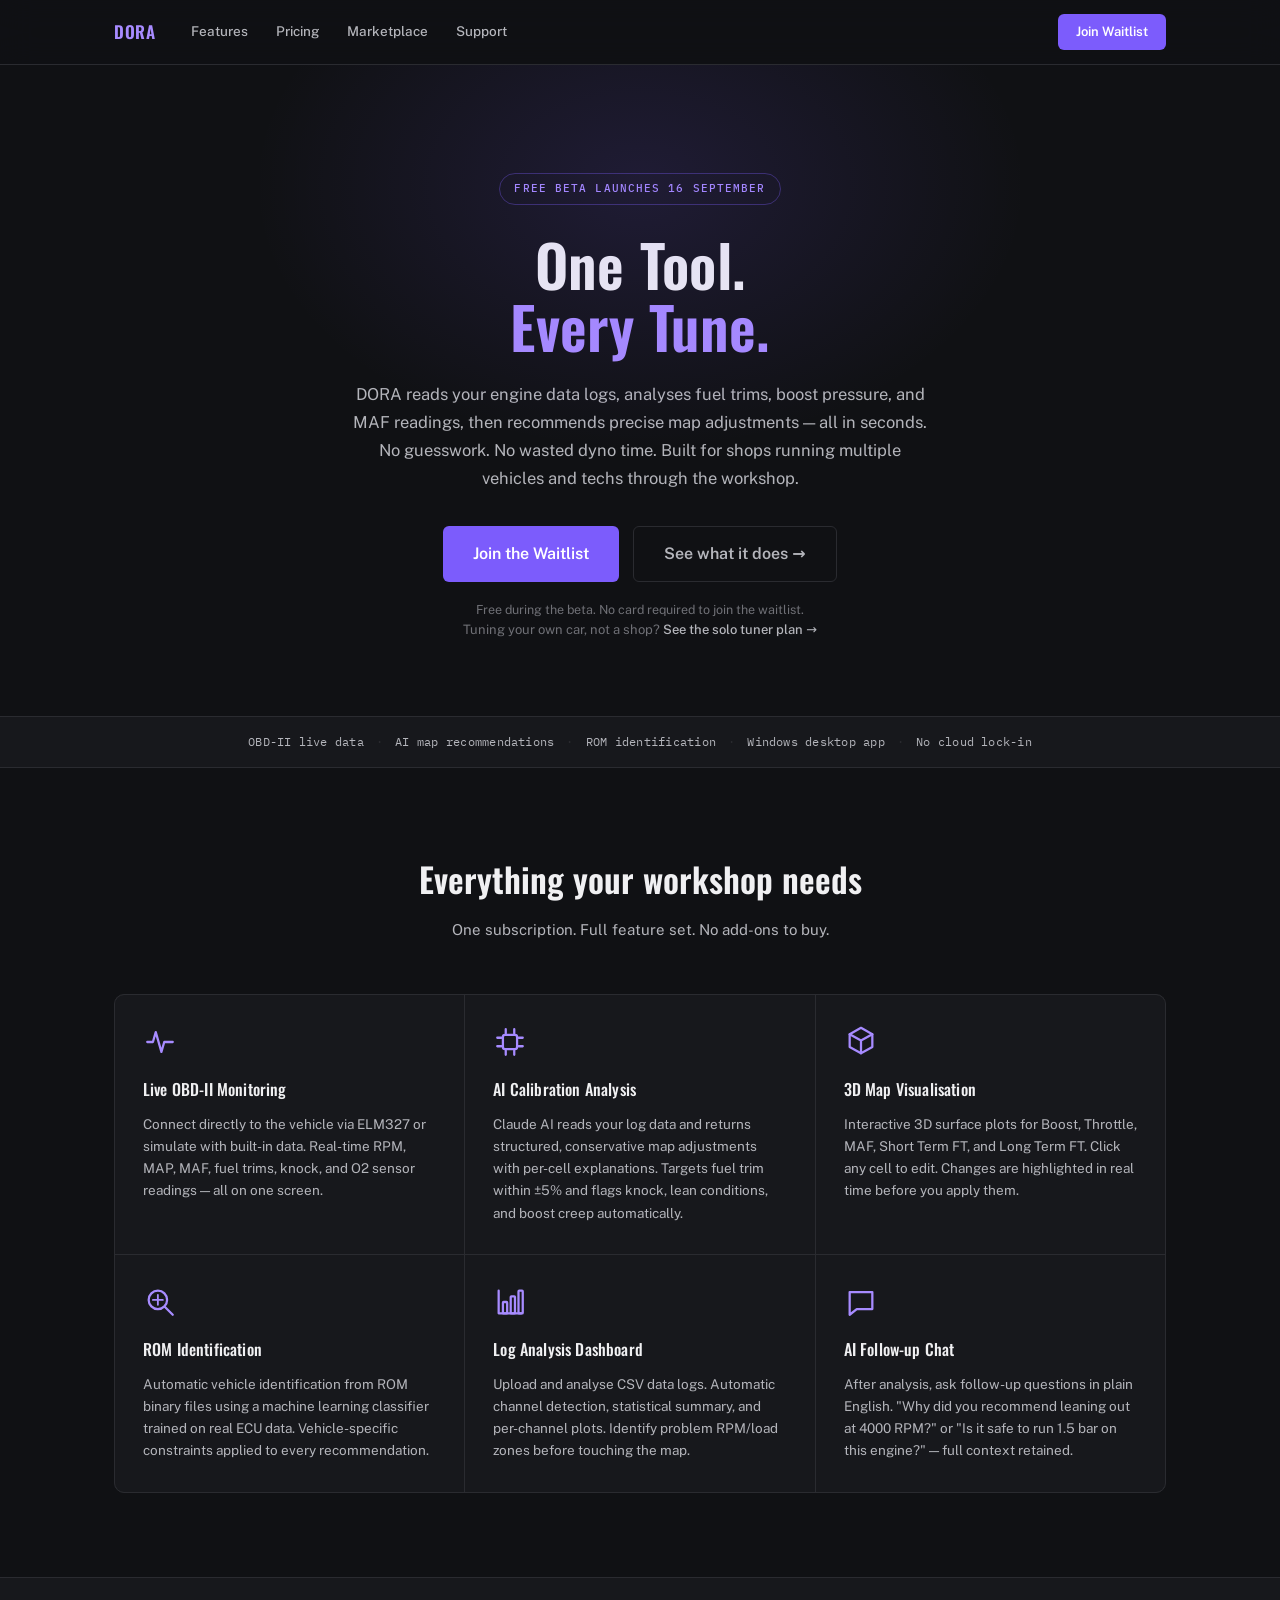
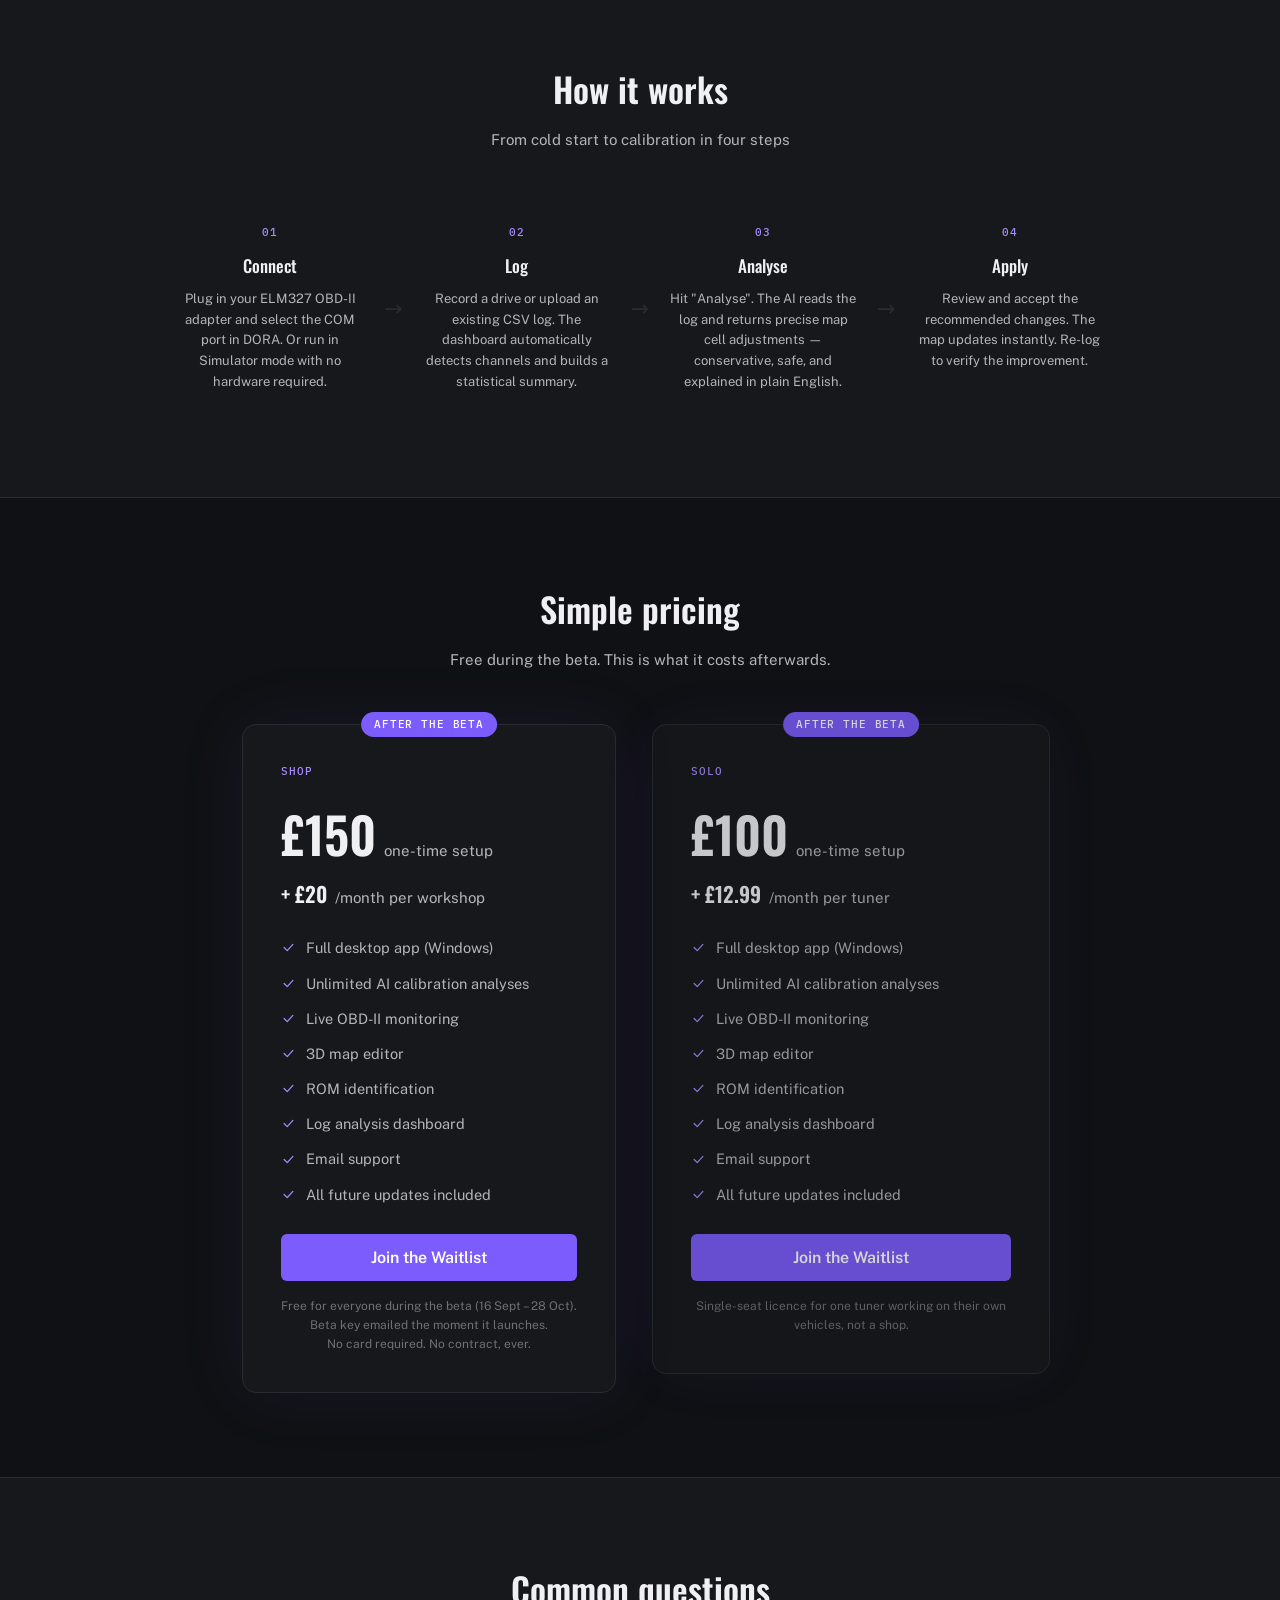
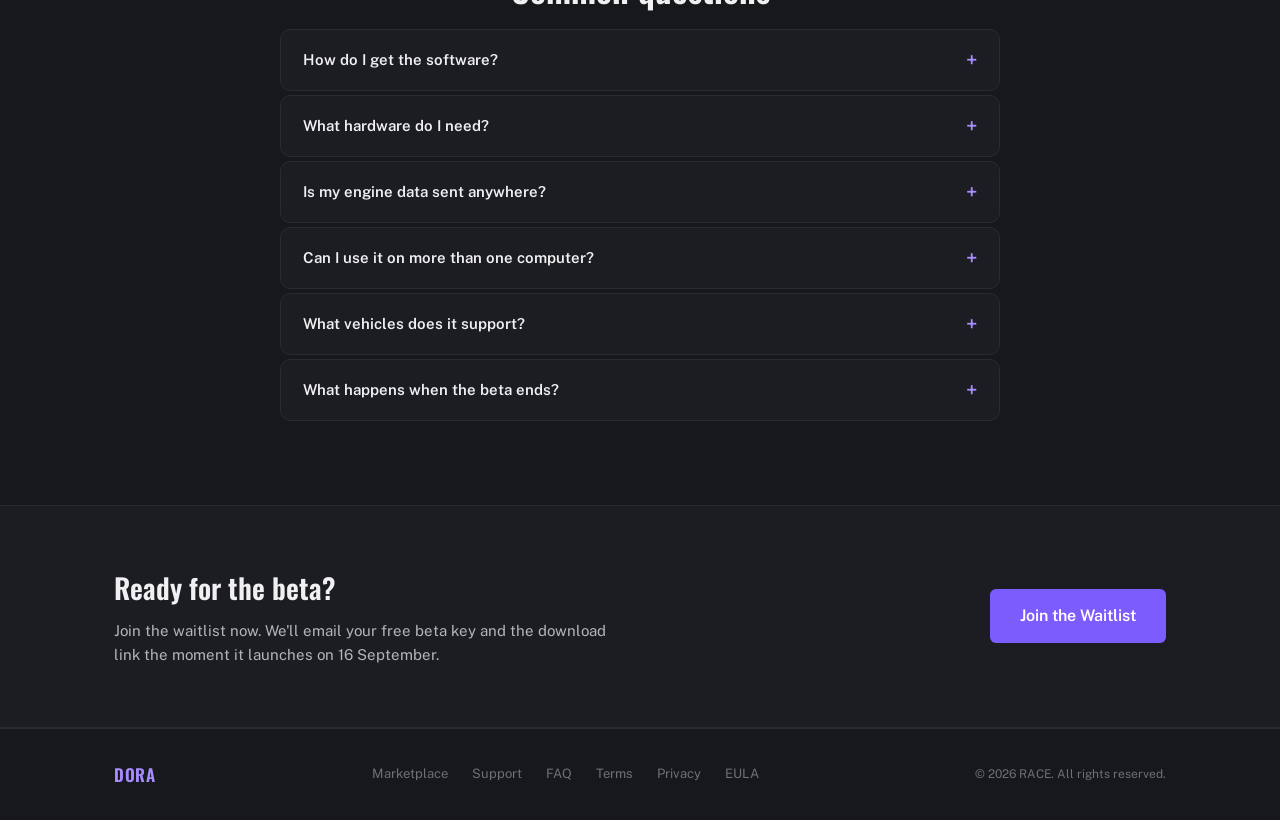
==== commit bc7094a6: "Give both pricing cards equal visual weight - Both cards now show the "After the Beta" badge, not ju" ====
--- a/website/dora/index.html
+++ b/website/dora/index.html
@@ -181,6 +181,7 @@
       </div>
 
       <div class="pricing-card pricing-card--secondary">
+        <div class="pricing-badge">After the Beta</div>
         <div class="pricing-plan-label">Solo</div>
         <div class="price-row">
           <span class="price">£100</span>
@@ -204,7 +205,7 @@
           Join the Waitlist
         </button>
         <p class="pricing-note">
-          Single-seat licence for one tuner working on their own vehicles, not a shop. <a href="index-solo.html#pricing">See the Solo plan →</a>
+          Single-seat licence for one tuner working on their own vehicles, not a shop.
         </p>
       </div>
     </div>
--- a/website/dora/style.css
+++ b/website/dora/style.css
@@ -313,7 +313,6 @@
 }
 .pricing-grid .pricing-card { max-width: none; }
 .pricing-card--secondary {
-  box-shadow: none;
   opacity: .82;
 }
 .pricing-card--secondary:hover { opacity: 1; }
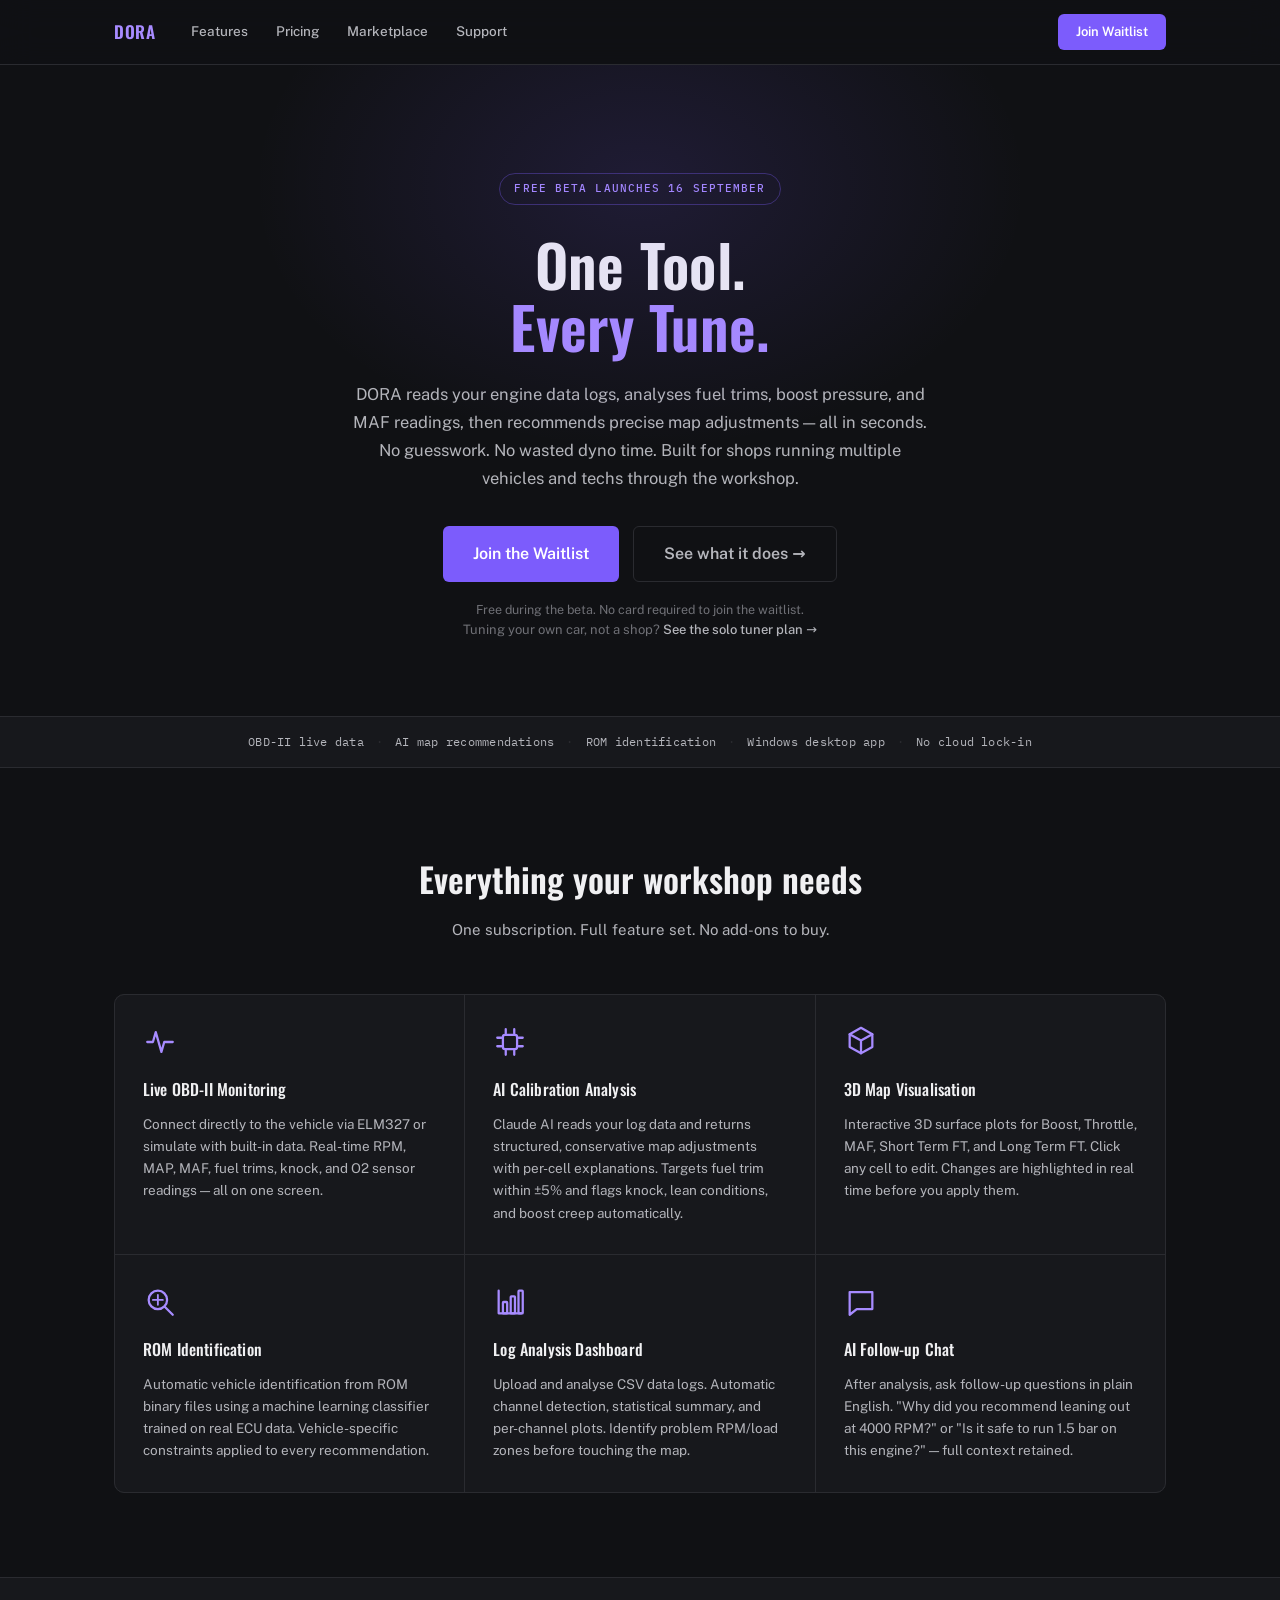
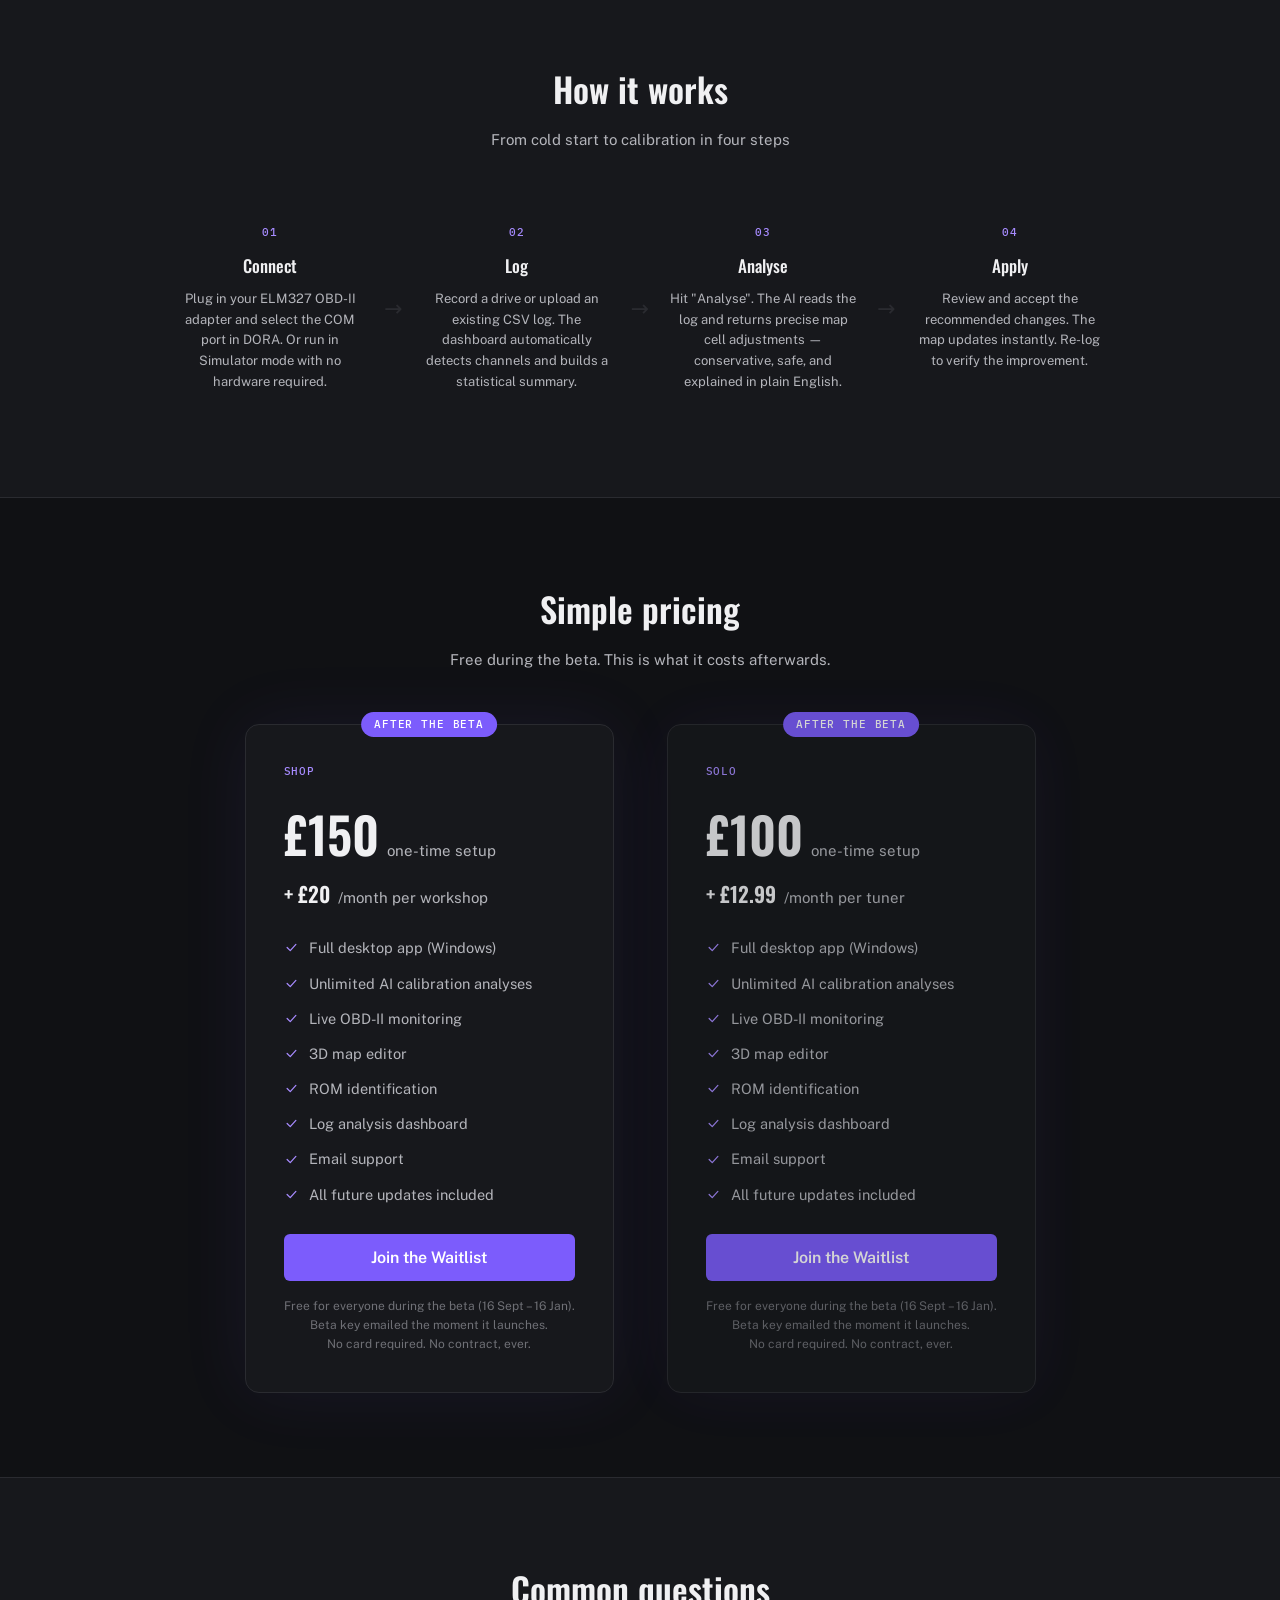
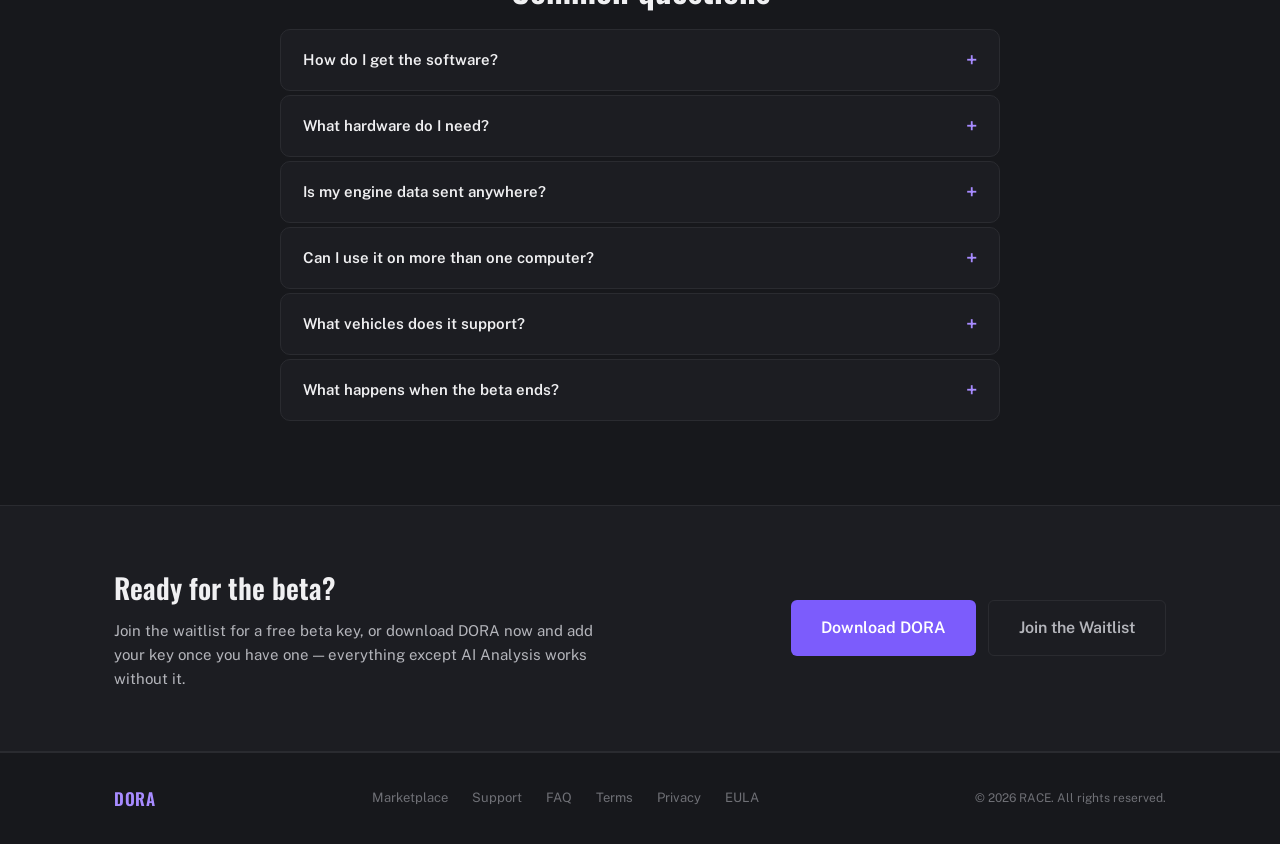
==== commit 09fc3183: "Beta-launch hardening: rate limiting, DB backups, real installer link, backend smoke tests - Add in-" ====
--- a/website/dora/index.html
+++ b/website/dora/index.html
@@ -19,7 +19,7 @@
       <a href="#features">Features</a>
       <a href="#pricing">Pricing</a>
       <a href="marketplace.html">Marketplace</a>
-      <a href="mailto:support@projectdora.com">Support</a>
+      <a href="mailto:racebuilds@gmail.com">Support</a>
     </div>
     <a href="#" class="btn btn-sm" onclick="openWaitlist(); return false;">Join Waitlist</a>
   </div>
@@ -174,7 +174,7 @@
           Join the Waitlist
         </button>
         <p class="pricing-note">
-          Free for everyone during the beta (16 Sept – 28 Oct).<br />
+          Free for everyone during the beta (16 Sept – 16 Jan).<br />
           Beta key emailed the moment it launches.<br />
           No card required. No contract, ever.
         </p>
@@ -205,7 +205,9 @@
           Join the Waitlist
         </button>
         <p class="pricing-note">
-          Single-seat licence for one tuner working on their own vehicles, not a shop.
+          Free for everyone during the beta (16 Sept – 16 Jan).<br />
+          Beta key emailed the moment it launches.<br />
+          No card required. No contract, ever.
         </p>
       </div>
     </div>
@@ -245,7 +247,7 @@
 
       <details class="faq-item">
         <summary>What happens when the beta ends?</summary>
-        <p>Beta keys work through 28 October. We'll email everyone before then with the option to move to a paid plan — nothing is charged automatically, and there's no card on file to cancel.</p>
+        <p>Beta keys work through 16 January. We'll email everyone before then with the option to move to a paid plan — nothing is charged automatically, and there's no card on file to cancel.</p>
       </details>
 
     </div>
@@ -257,11 +259,16 @@
   <div class="container download-inner">
     <div>
       <h2>Ready for the beta?</h2>
-      <p>Join the waitlist now. We'll email your free beta key and the download link the moment it launches on 16 September.</p>
-    </div>
-    <a href="#" class="btn btn-lg" onclick="openWaitlist(); return false;">
-      Join the Waitlist
-    </a>
+      <p>Join the waitlist for a free beta key, or download DORA now and add your key once you have one — everything except AI Analysis works without it.</p>
+    </div>
+    <div style="display:flex; gap:12px; flex-wrap:wrap;">
+      <a href="DoraSetup.exe" class="btn btn-lg">
+        Download DORA
+      </a>
+      <a href="#" class="btn btn-lg btn-ghost" onclick="openWaitlist(); return false;">
+        Join the Waitlist
+      </a>
+    </div>
   </div>
 </section>
 
@@ -271,7 +278,7 @@
     <div class="logo"><span class="accent">DORA</span></div>
     <div class="footer-links">
       <a href="marketplace.html">Marketplace</a>
-      <a href="mailto:support@projectdora.com">Support</a>
+      <a href="mailto:racebuilds@gmail.com">Support</a>
       <a href="#faq">FAQ</a>
       <a href="terms.html">Terms</a>
       <a href="privacy.html">Privacy</a>
@@ -292,6 +299,13 @@
       <button class="btn btn-lg btn-full" id="modal-submit" onclick="submitCheckout()">Continue to Payment →</button>
       <button class="btn-ghost-sm" onclick="closeModal()">Cancel</button>
     </div>
+    <p style="font-size:12px;color:var(--fg-muted);margin-top:10px;line-height:1.6;">
+      By continuing to payment you agree to the DORA
+      <a href="eula.html#safety" target="_blank" rel="noopener">EULA, including the Safety Acknowledgment</a>
+      (real ECU flashing risk, Safety Limits Override, and emissions-override features), our
+      <a href="terms.html" target="_blank" rel="noopener">Terms &amp; Conditions</a>, and our
+      <a href="privacy.html" target="_blank" rel="noopener">Privacy Policy</a>.
+    </p>
   </div>
 </div>
 
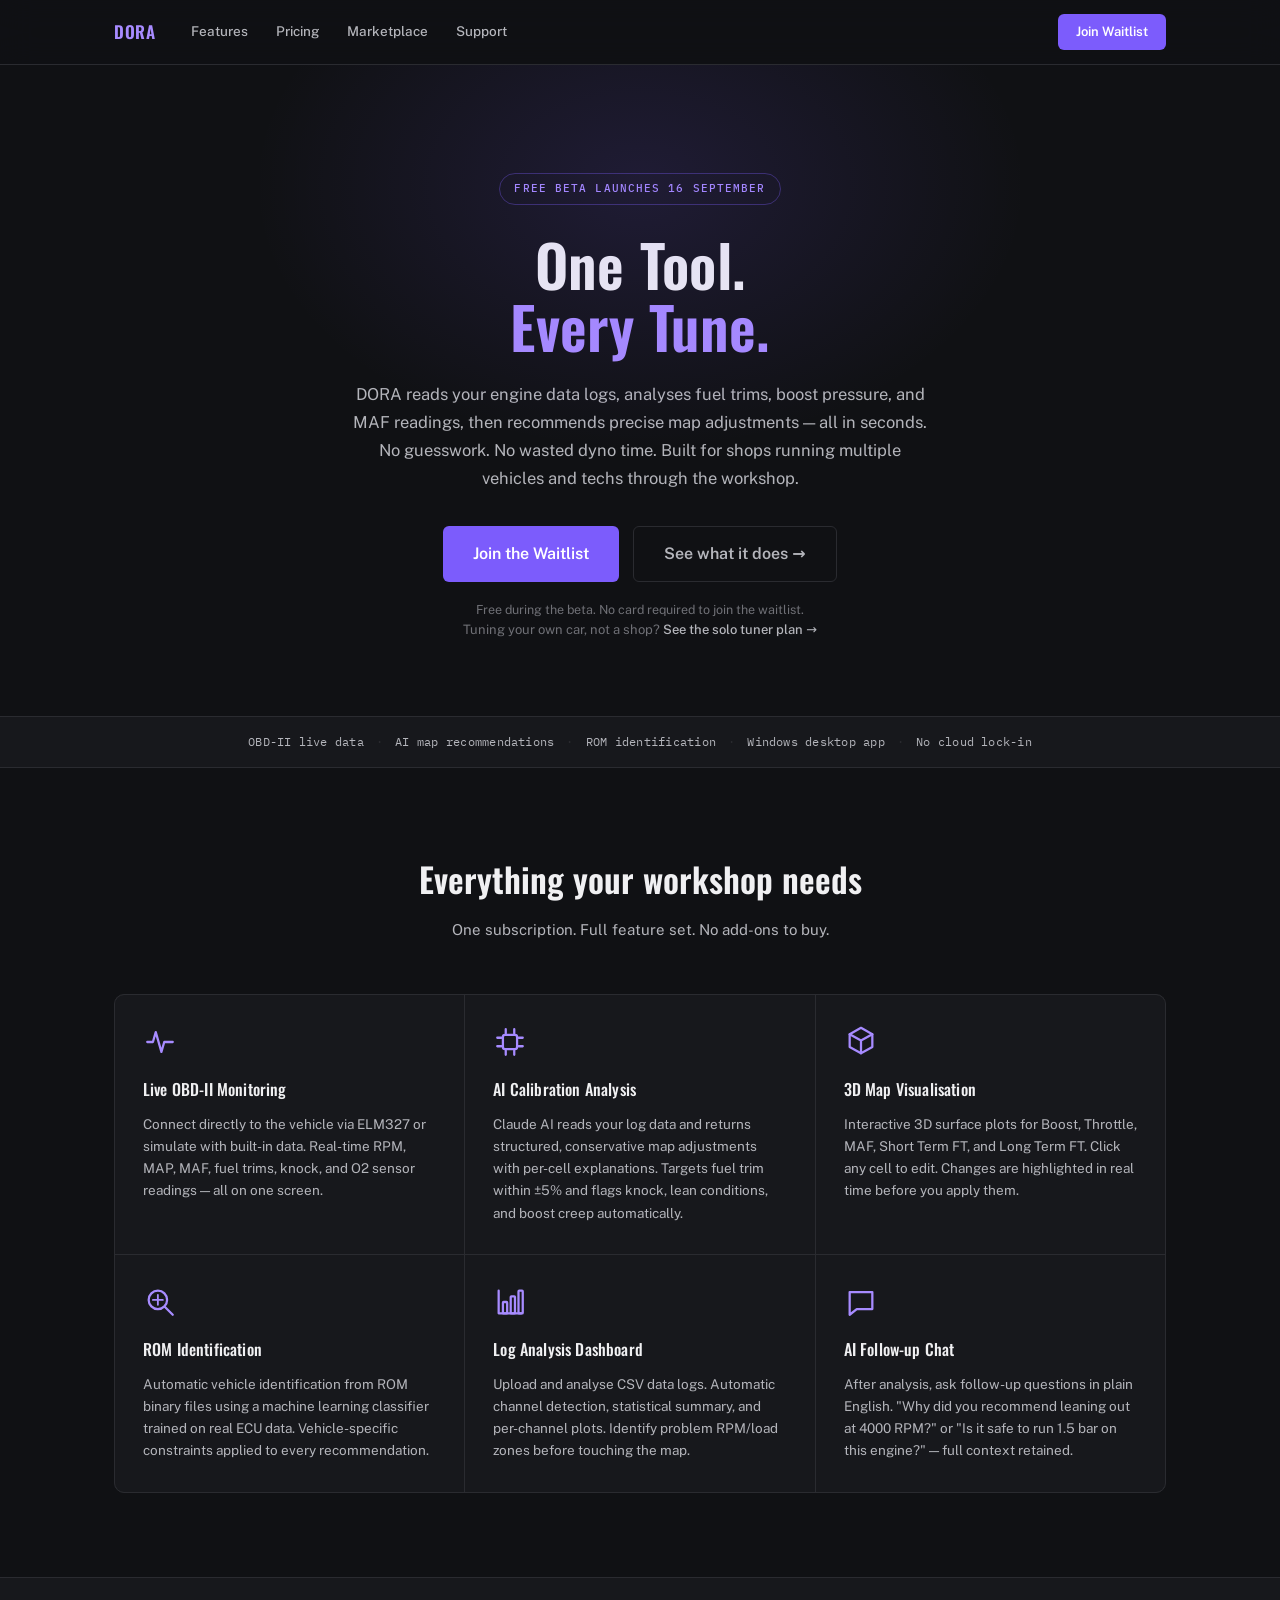
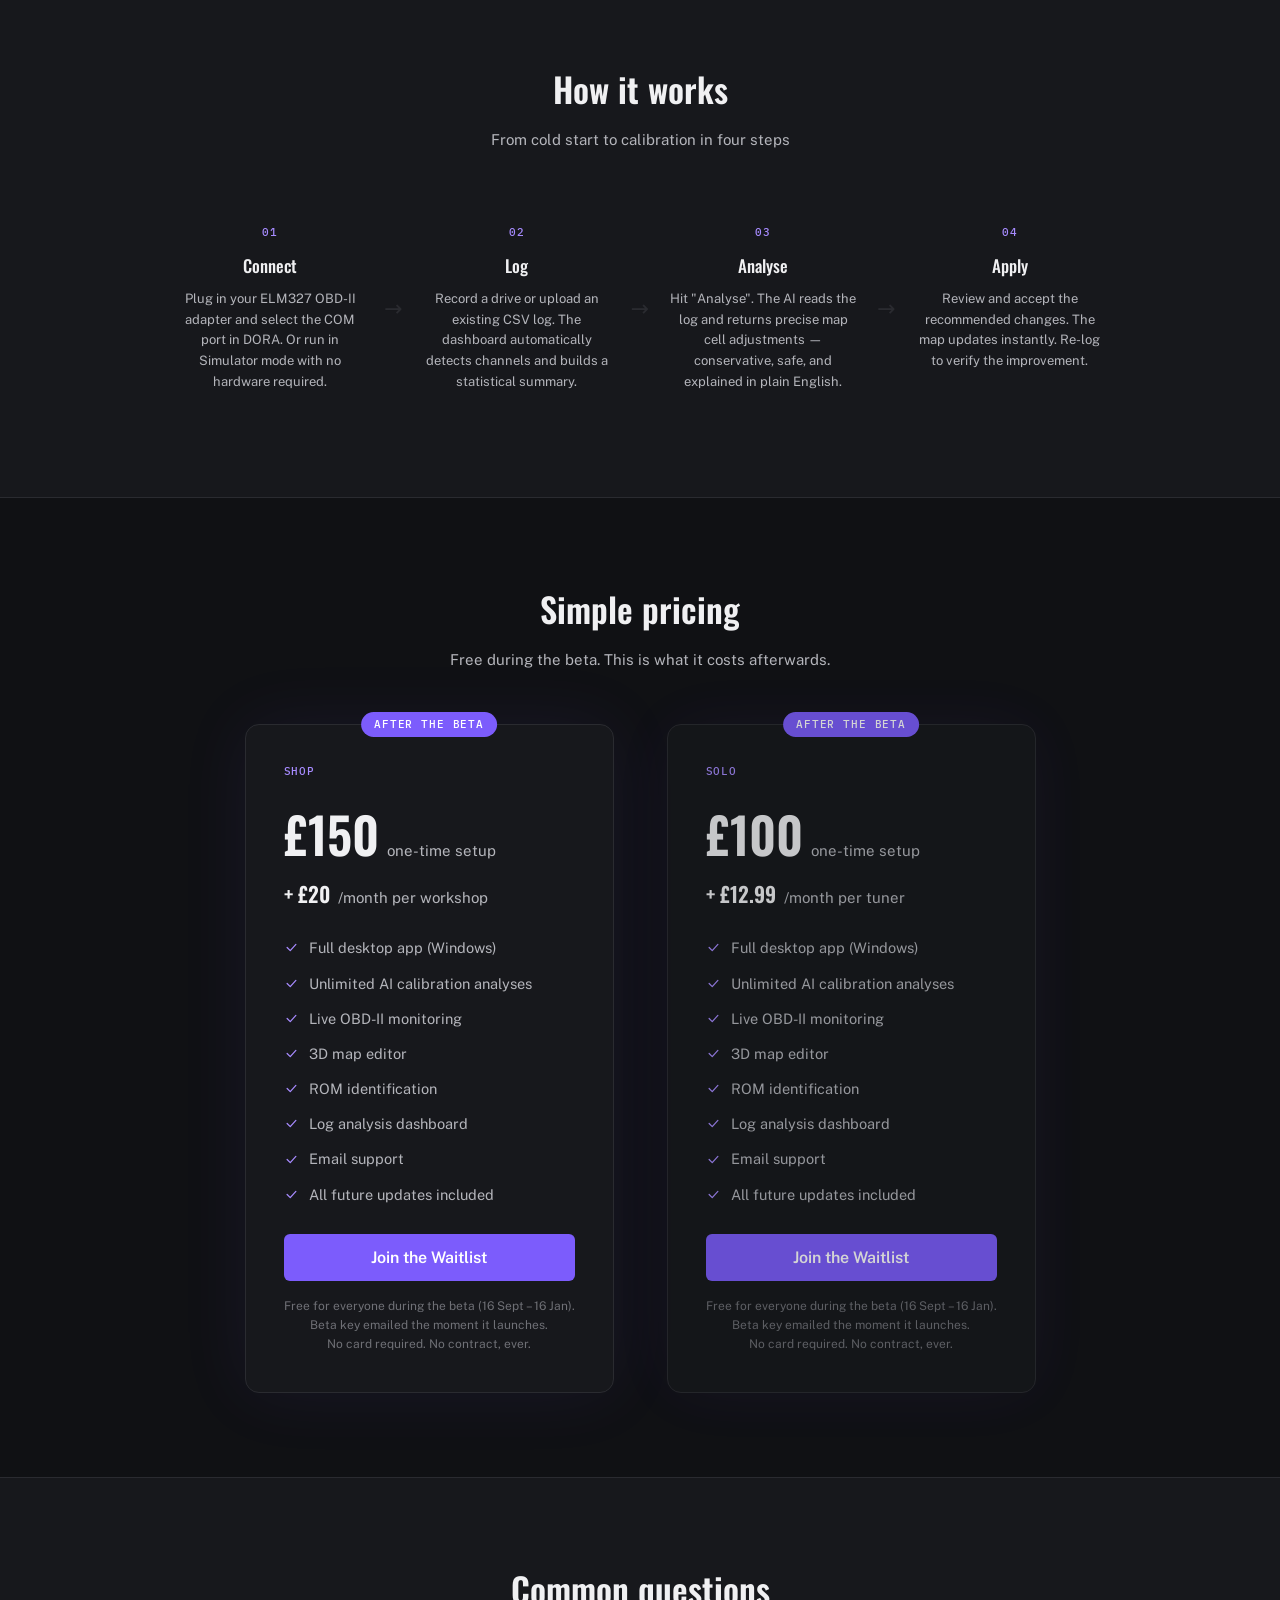
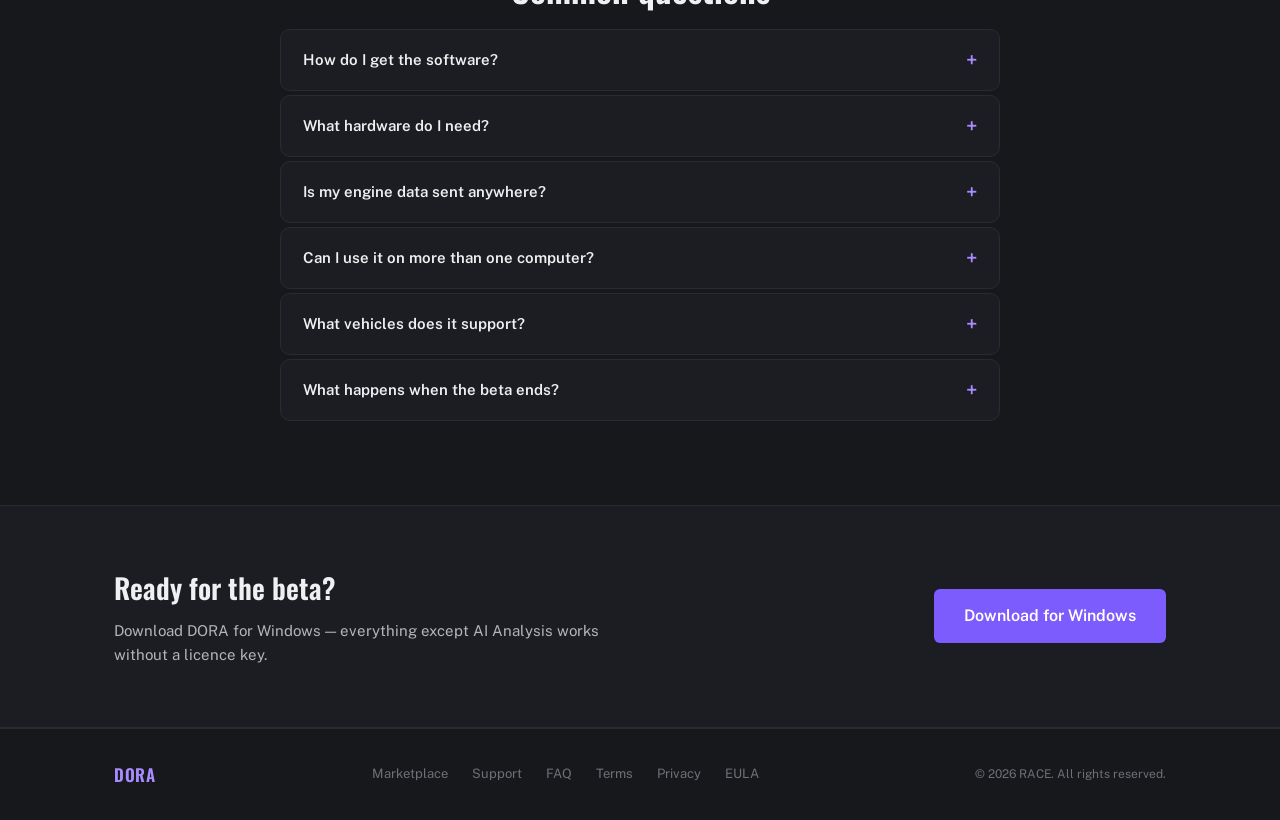
==== commit b8463d7c: "Download section: point at the published v2.1 GitHub release Replaces the direct-relative-file link " ====
--- a/website/dora/index.html
+++ b/website/dora/index.html
@@ -259,16 +259,11 @@
   <div class="container download-inner">
     <div>
       <h2>Ready for the beta?</h2>
-      <p>Join the waitlist for a free beta key, or download DORA now and add your key once you have one — everything except AI Analysis works without it.</p>
-    </div>
-    <div style="display:flex; gap:12px; flex-wrap:wrap;">
-      <a href="DoraSetup.exe" class="btn btn-lg">
-        Download DORA
-      </a>
-      <a href="#" class="btn btn-lg btn-ghost" onclick="openWaitlist(); return false;">
-        Join the Waitlist
-      </a>
-    </div>
+      <p>Download DORA for Windows — everything except AI Analysis works without a licence key.</p>
+    </div>
+    <a href="#" id="download-btn" class="btn btn-lg">
+      Download for Windows
+    </a>
   </div>
 </section>
 
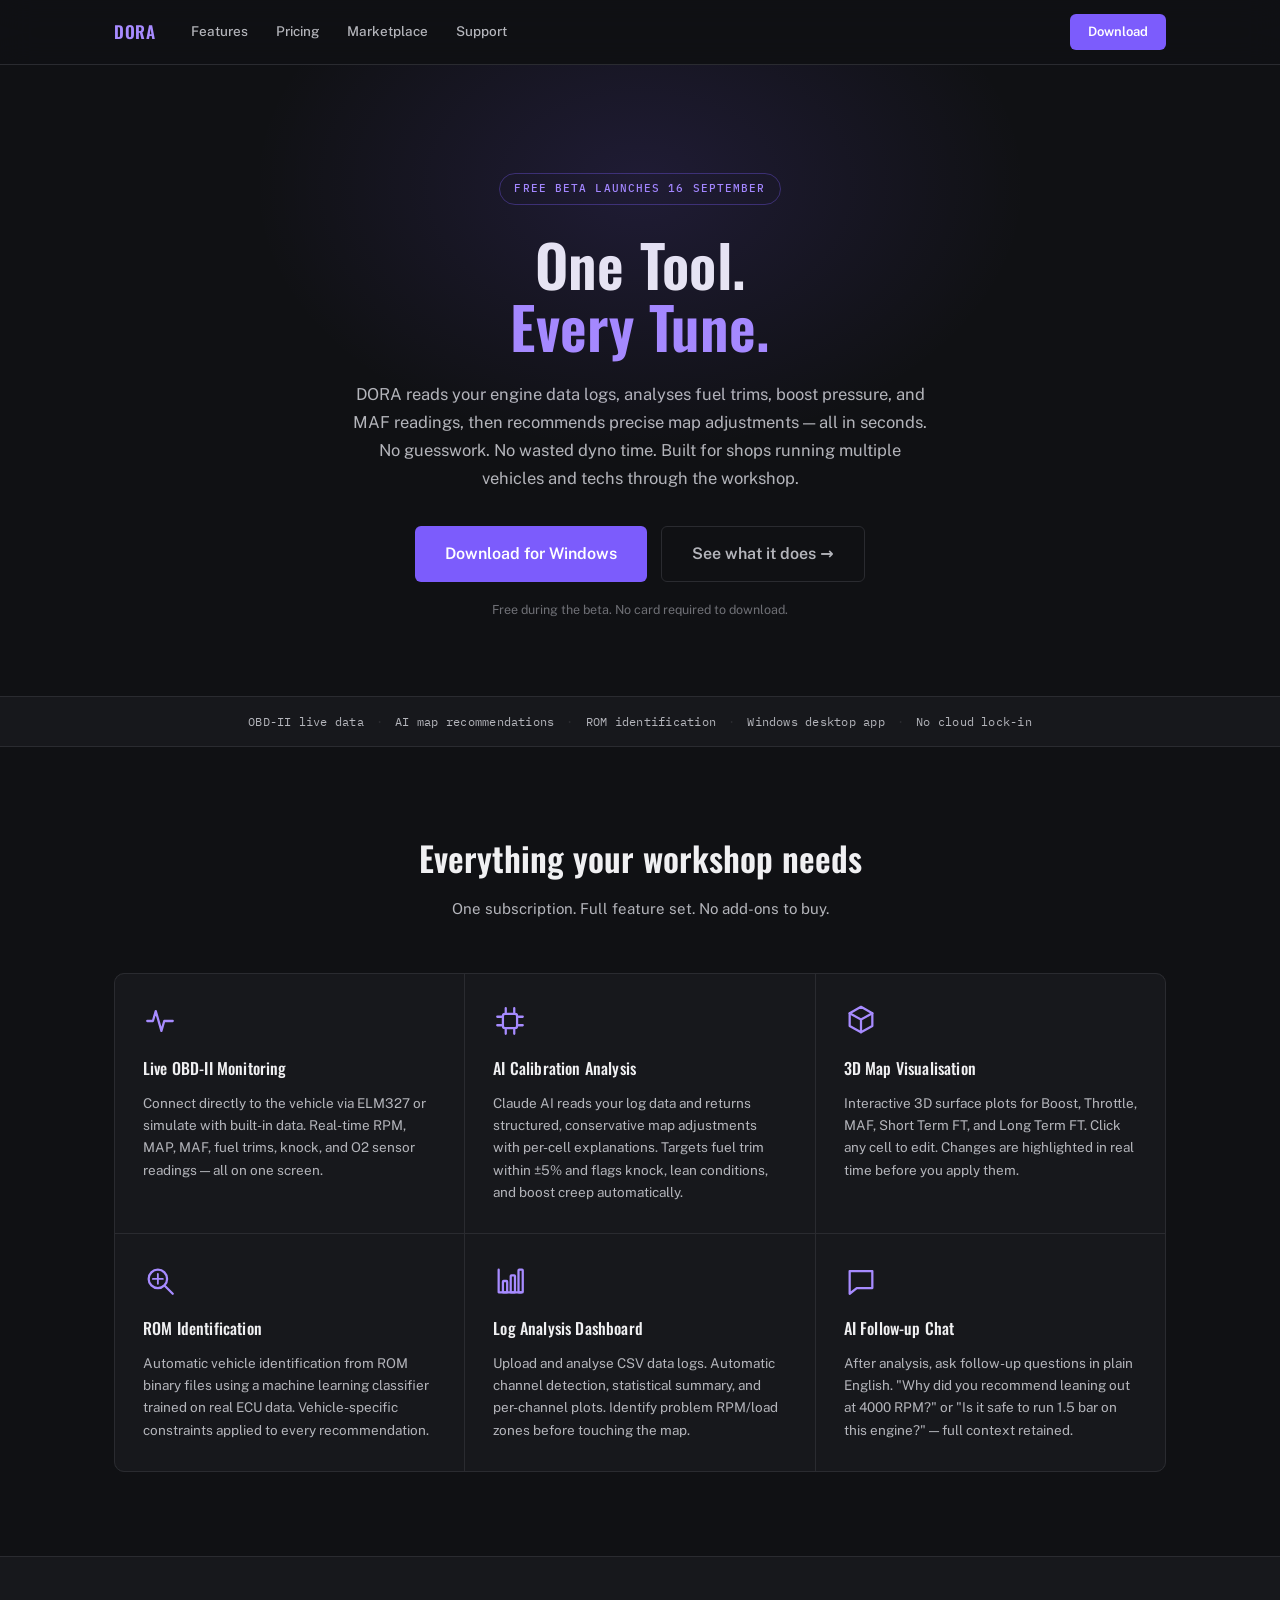
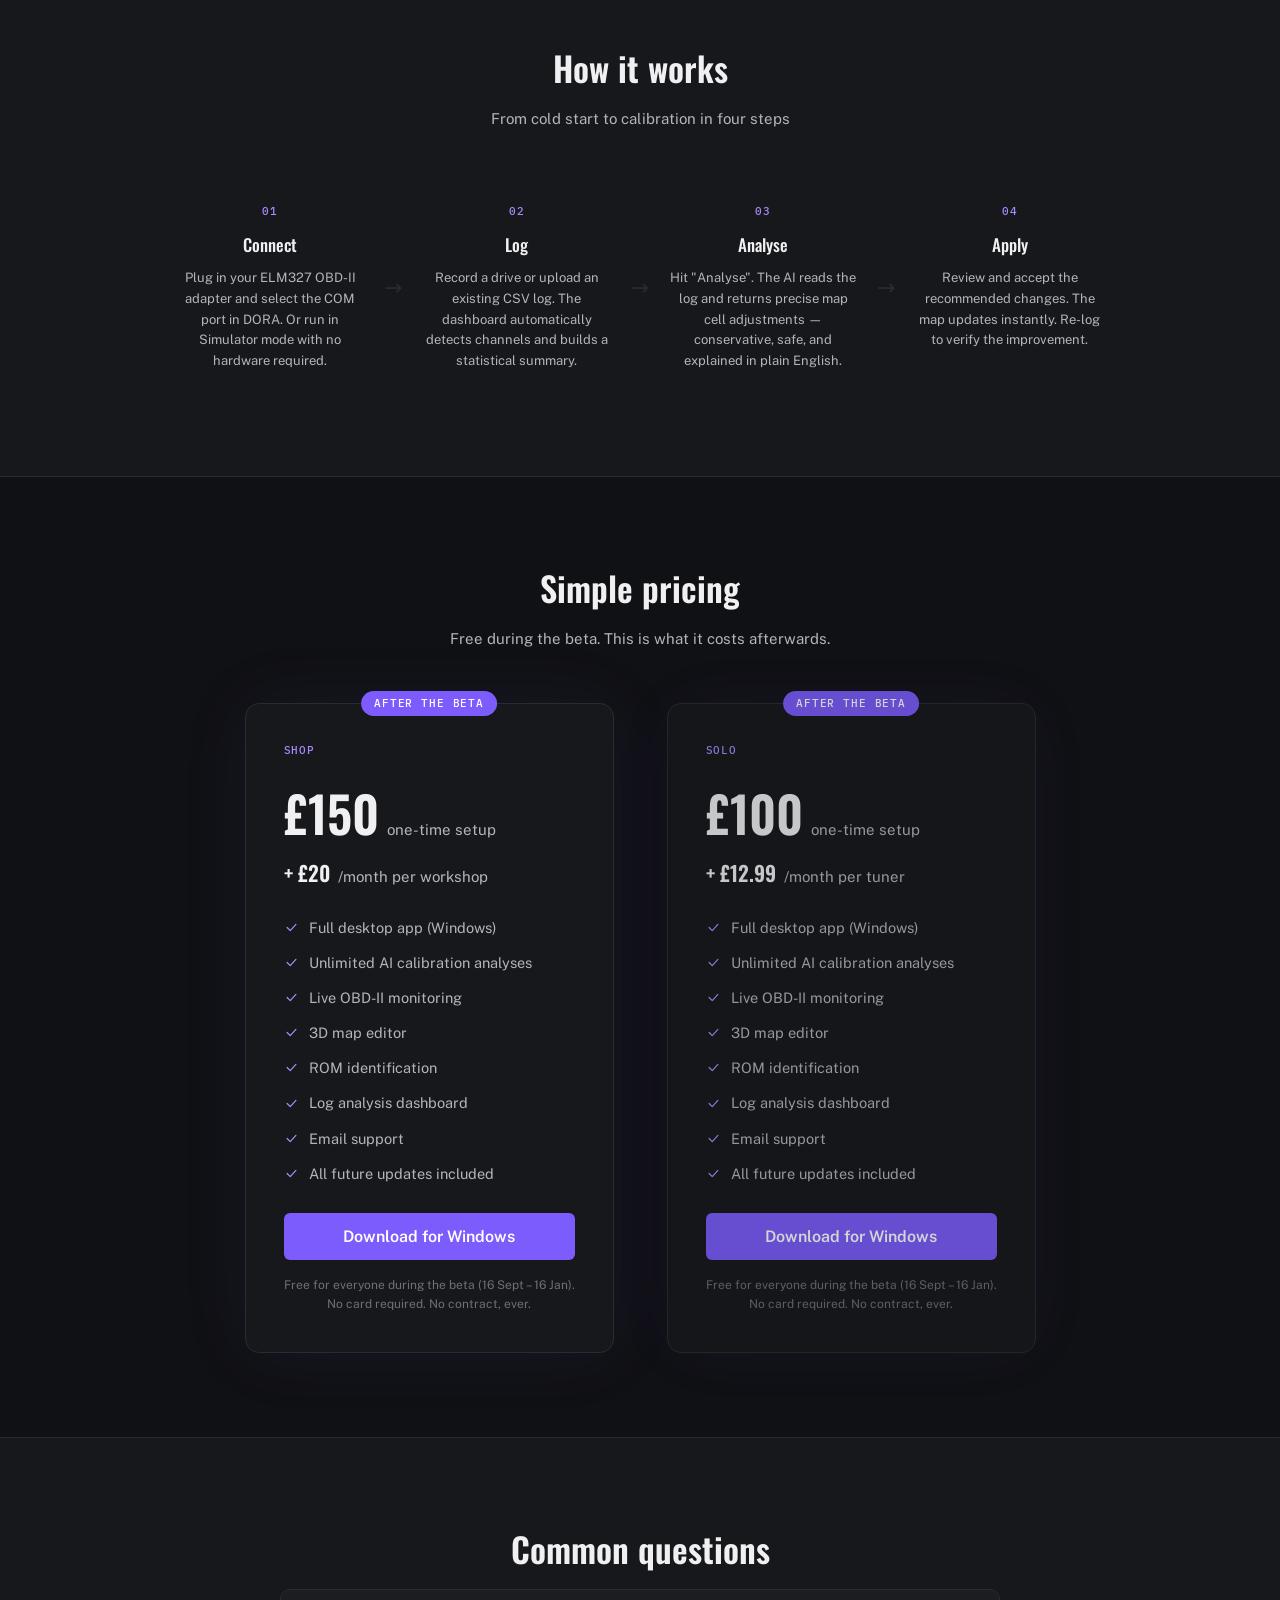
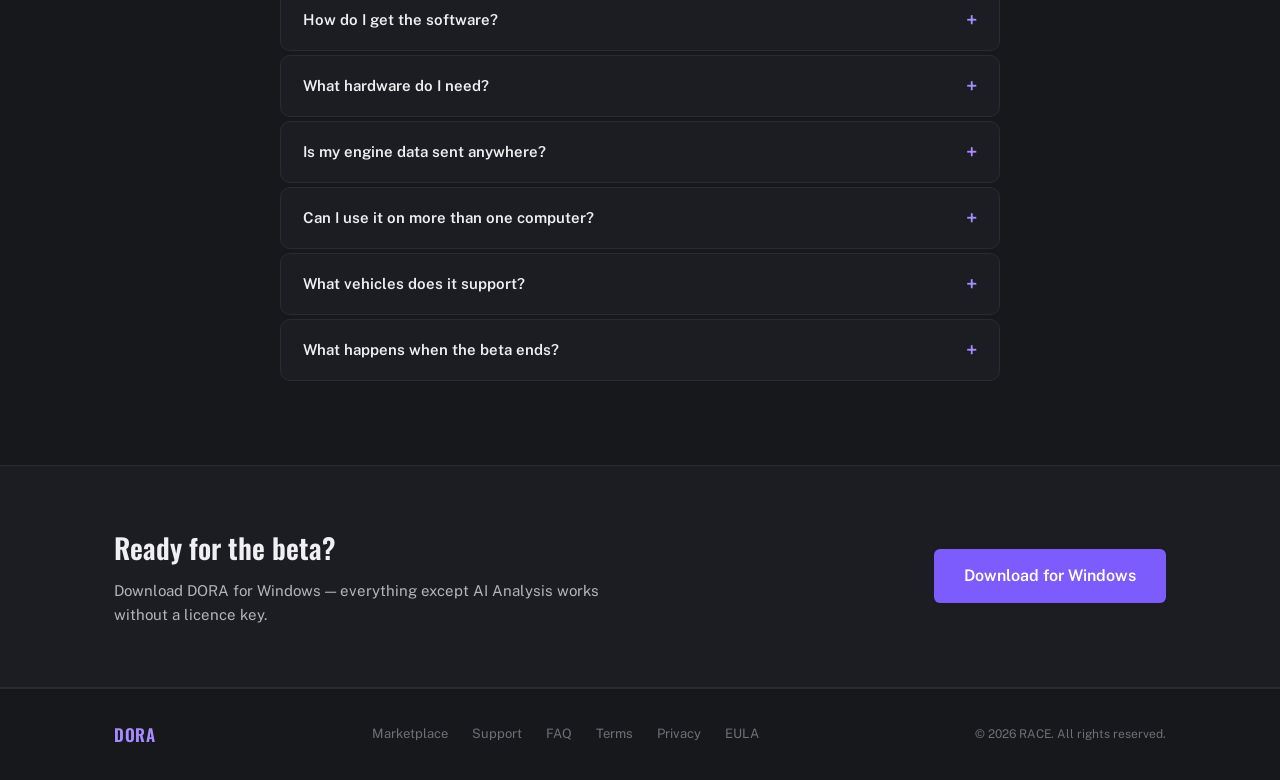
==== commit 56acc374: "Replace every remaining Join Waitlist CTA with Download Nav bar, hero, and both pricing-card buttons" ====
--- a/website/dora/index.html
+++ b/website/dora/index.html
@@ -21,7 +21,7 @@
       <a href="marketplace.html">Marketplace</a>
       <a href="mailto:racebuilds@gmail.com">Support</a>
     </div>
-    <a href="#" class="btn btn-sm" onclick="openWaitlist(); return false;">Join Waitlist</a>
+    <a href="#" class="btn btn-sm" onclick="openDownloadModal(); return false;">Download</a>
   </div>
 </nav>
 
@@ -38,11 +38,10 @@
       vehicles and techs through the workshop.
     </p>
     <div class="hero-actions">
-      <a href="#" class="btn btn-lg" onclick="openWaitlist(); return false;">Join the Waitlist</a>
+      <a href="#" class="btn btn-lg" onclick="openDownloadModal(); return false;">Download for Windows</a>
       <a href="#features" class="btn btn-ghost btn-lg">See what it does →</a>
     </div>
-    <div class="hero-note">Free during the beta. No card required to join the waitlist.</div>
-    <div class="audience-switch">Tuning your own car, not a shop? <a href="index-solo.html">See the solo tuner plan →</a></div>
+    <div class="hero-note">Free during the beta. No card required to download.</div>
   </div>
 </section>
 
@@ -170,12 +169,11 @@
           <li><svg class="check" viewBox="0 0 24 24" fill="none"><path d="M5 12l5 5L19 7" stroke="currentColor" stroke-width="2" stroke-linecap="round" stroke-linejoin="round"/></svg> Email support</li>
           <li><svg class="check" viewBox="0 0 24 24" fill="none"><path d="M5 12l5 5L19 7" stroke="currentColor" stroke-width="2" stroke-linecap="round" stroke-linejoin="round"/></svg> All future updates included</li>
         </ul>
-        <button class="btn btn-lg btn-full" id="buy-btn" onclick="openWaitlist()">
-          Join the Waitlist
+        <button class="btn btn-lg btn-full" id="buy-btn" onclick="openDownloadModal()">
+          Download for Windows
         </button>
         <p class="pricing-note">
           Free for everyone during the beta (16 Sept – 16 Jan).<br />
-          Beta key emailed the moment it launches.<br />
           No card required. No contract, ever.
         </p>
       </div>
@@ -201,12 +199,11 @@
           <li><svg class="check" viewBox="0 0 24 24" fill="none"><path d="M5 12l5 5L19 7" stroke="currentColor" stroke-width="2" stroke-linecap="round" stroke-linejoin="round"/></svg> Email support</li>
           <li><svg class="check" viewBox="0 0 24 24" fill="none"><path d="M5 12l5 5L19 7" stroke="currentColor" stroke-width="2" stroke-linecap="round" stroke-linejoin="round"/></svg> All future updates included</li>
         </ul>
-        <button class="btn btn-lg btn-full" onclick="openWaitlist()">
-          Join the Waitlist
+        <button class="btn btn-lg btn-full" onclick="openDownloadModal()">
+          Download for Windows
         </button>
         <p class="pricing-note">
           Free for everyone during the beta (16 Sept – 16 Jan).<br />
-          Beta key emailed the moment it launches.<br />
           No card required. No contract, ever.
         </p>
       </div>
@@ -261,7 +258,7 @@
       <h2>Ready for the beta?</h2>
       <p>Download DORA for Windows — everything except AI Analysis works without a licence key.</p>
     </div>
-    <a href="#" id="download-btn" class="btn btn-lg">
+    <a href="#" class="btn btn-lg" onclick="openDownloadModal(); return false;">
       Download for Windows
     </a>
   </div>
@@ -325,6 +322,31 @@
   </div>
 </div>
 
+<!-- ── Download details modal overlay ────────────────────────────────────────── -->
+<!-- Google Form collects Name/Email/Phone (Google stores every submission in
+     its own linked Sheet — no backend involved). The actual download link
+     sits below the form itself rather than depending on the form's own
+     confirmation screen, so it isn't blocked on submission succeeding. -->
+<div id="download-overlay" class="overlay hidden">
+  <div class="modal modal-embed">
+    <h3>Download DORA for Windows</h3>
+    <p>Enter your details below, then use the download link underneath the form.</p>
+    <iframe
+      src="https://docs.google.com/forms/d/e/1FAIpQLSfSMyAAMD6IKJf-Db5bQfbf61j-dhzBMugZn23KWCkqb7jsaw/viewform?embedded=true"
+      width="100%" height="520" frameborder="0" marginheight="0" marginwidth="0">Loading…</iframe>
+    <a href="#" id="download-btn" class="btn btn-lg btn-full" style="margin-top:12px;">
+      Download DORA
+    </a>
+    <p style="font-size:12px;color:var(--fg-muted);margin-top:10px;line-height:1.6;">
+      By downloading you agree to the DORA
+      <a href="eula.html#safety" target="_blank" rel="noopener">EULA, including the Safety Acknowledgment</a>
+      (real ECU flashing risk, Safety Limits Override, and emissions-override features), and our
+      <a href="privacy.html" target="_blank" rel="noopener">Privacy Policy</a>.
+    </p>
+    <button class="btn-ghost-sm" onclick="closeDownloadModal()">Close</button>
+  </div>
+</div>
+
 <script src="app.js"></script>
 </body>
 </html>
